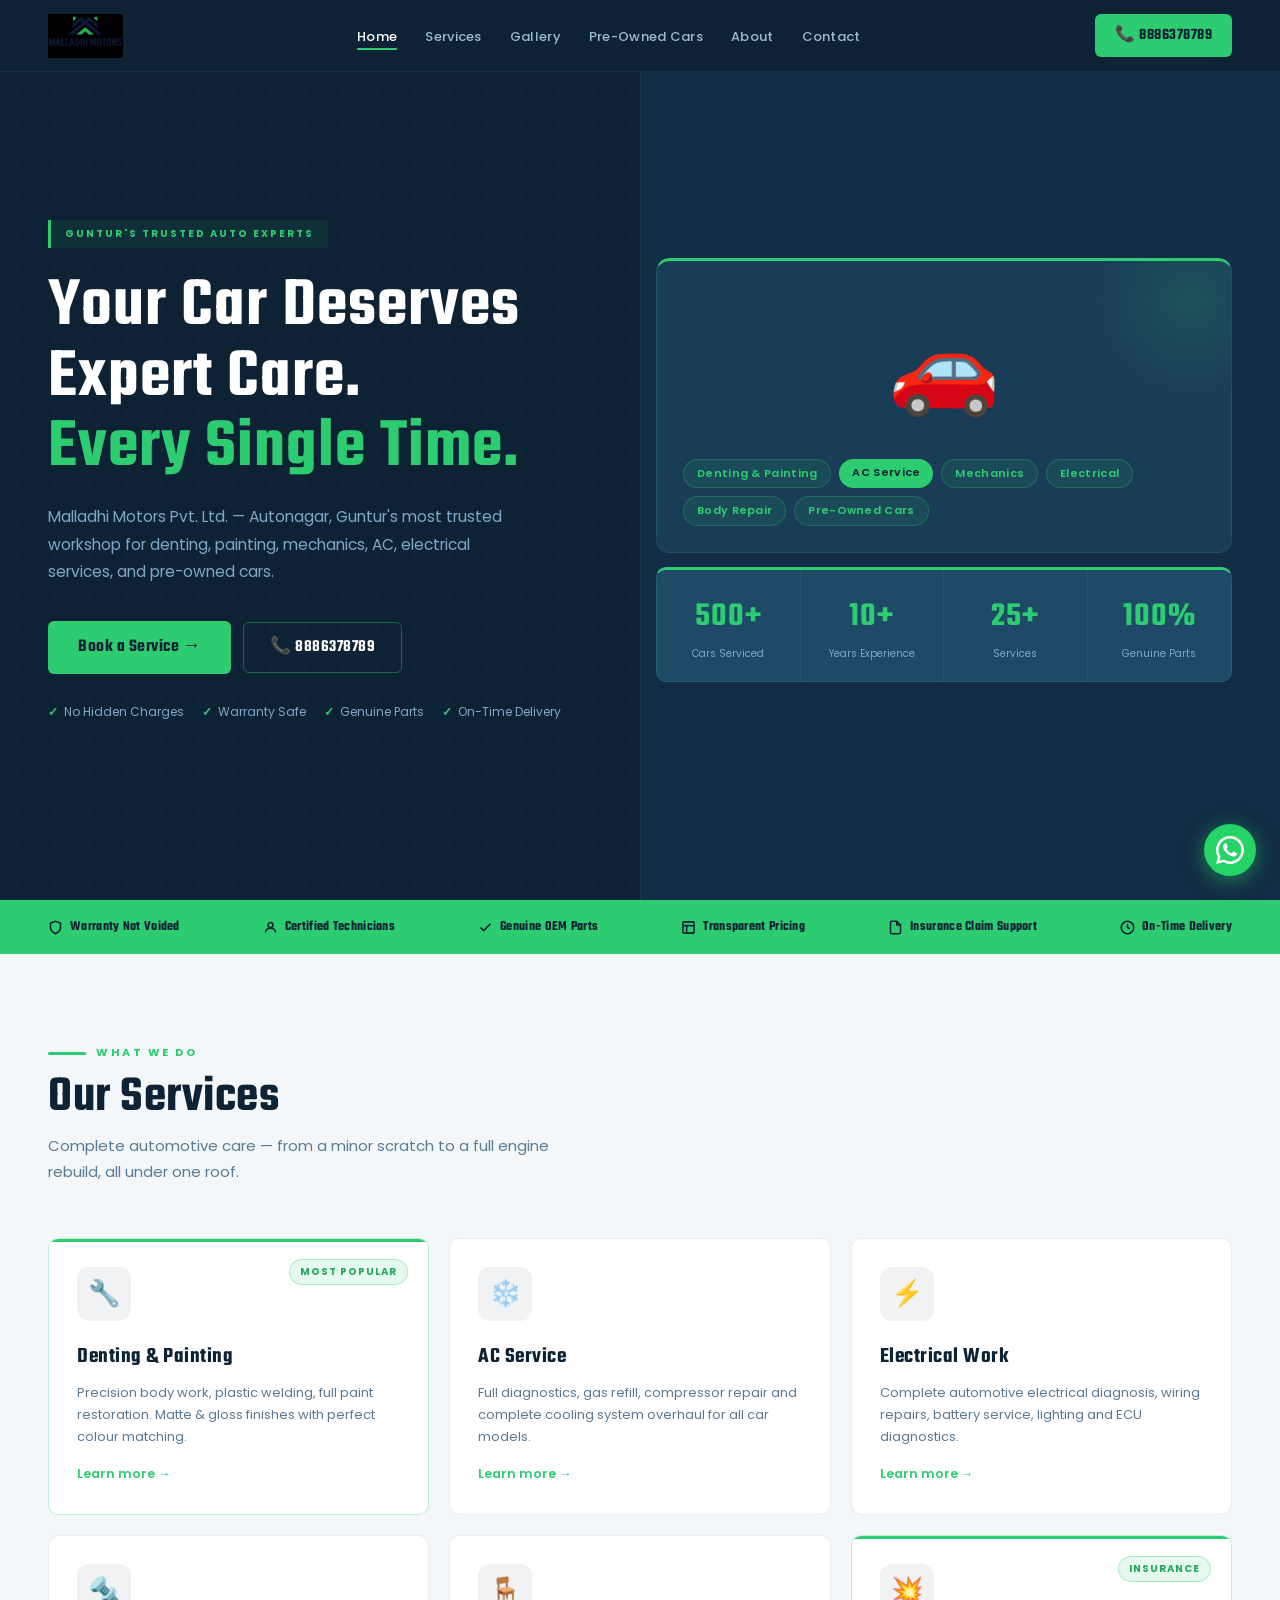
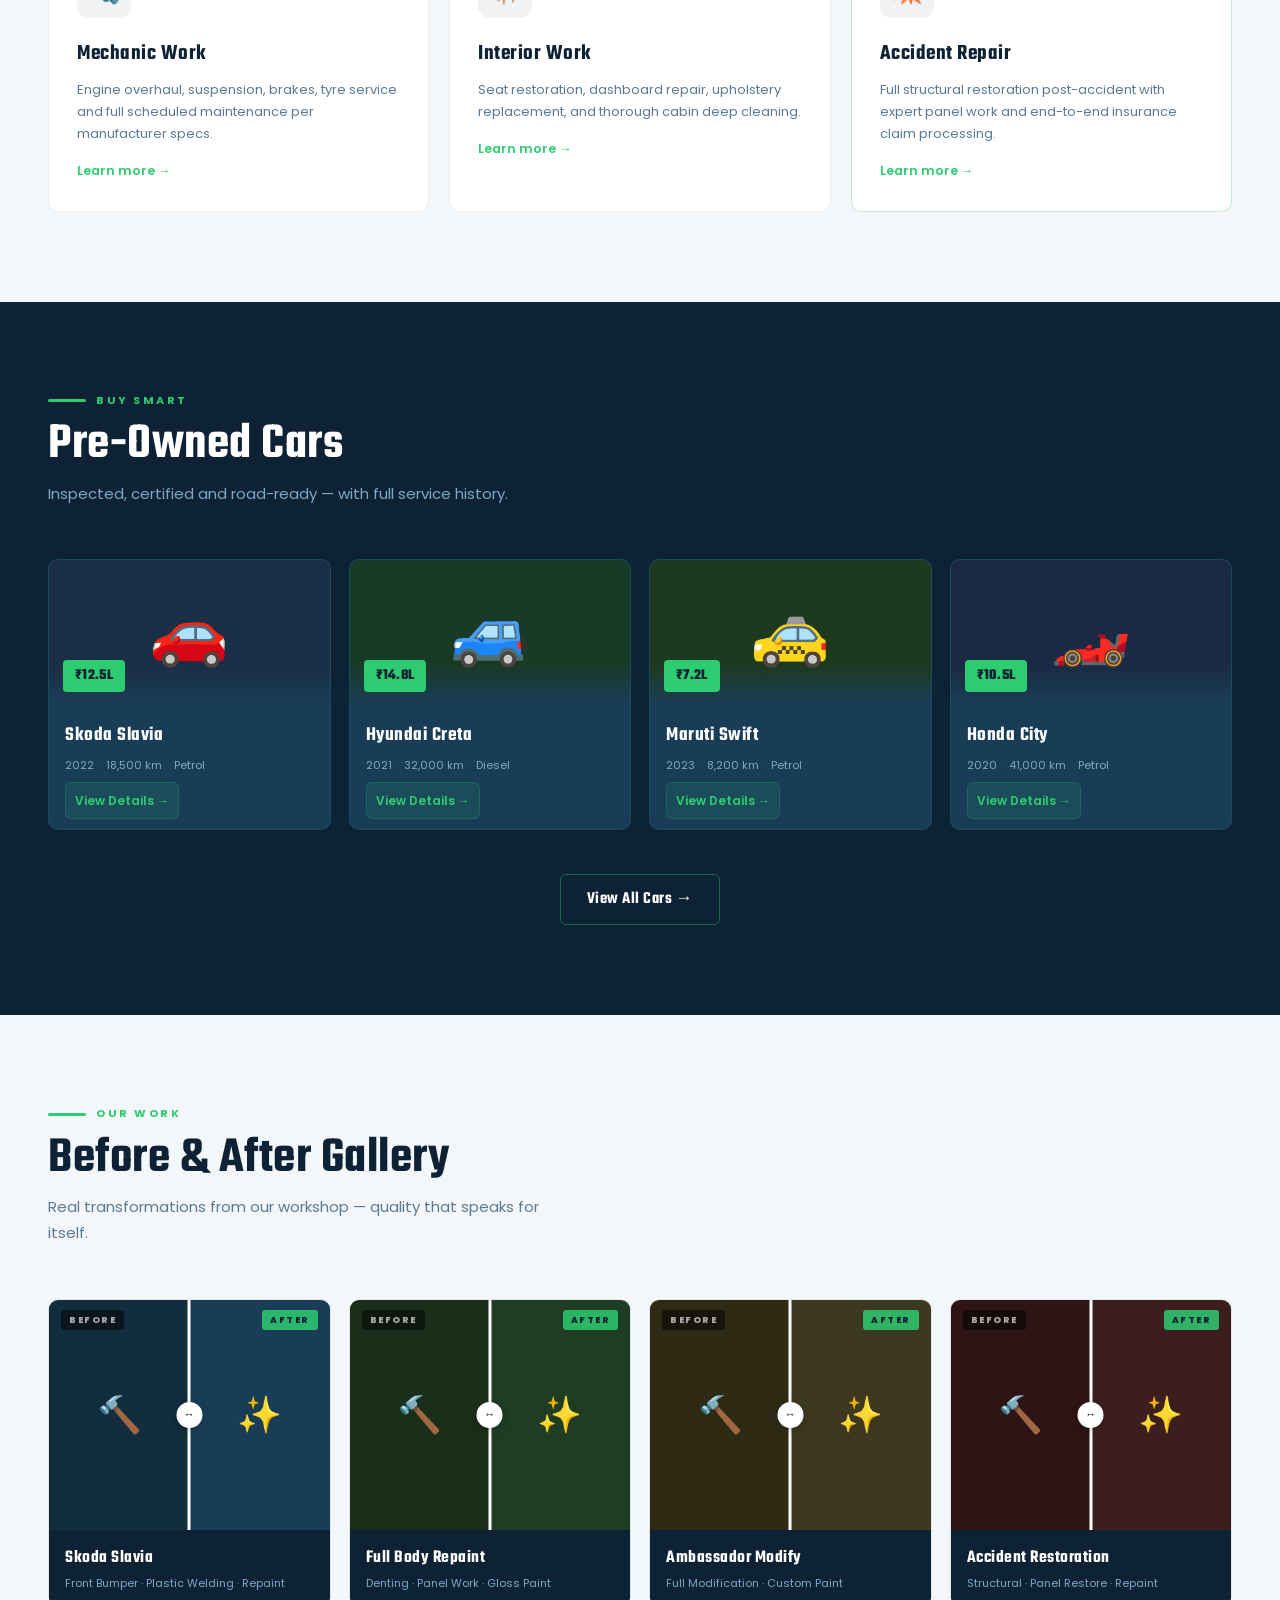
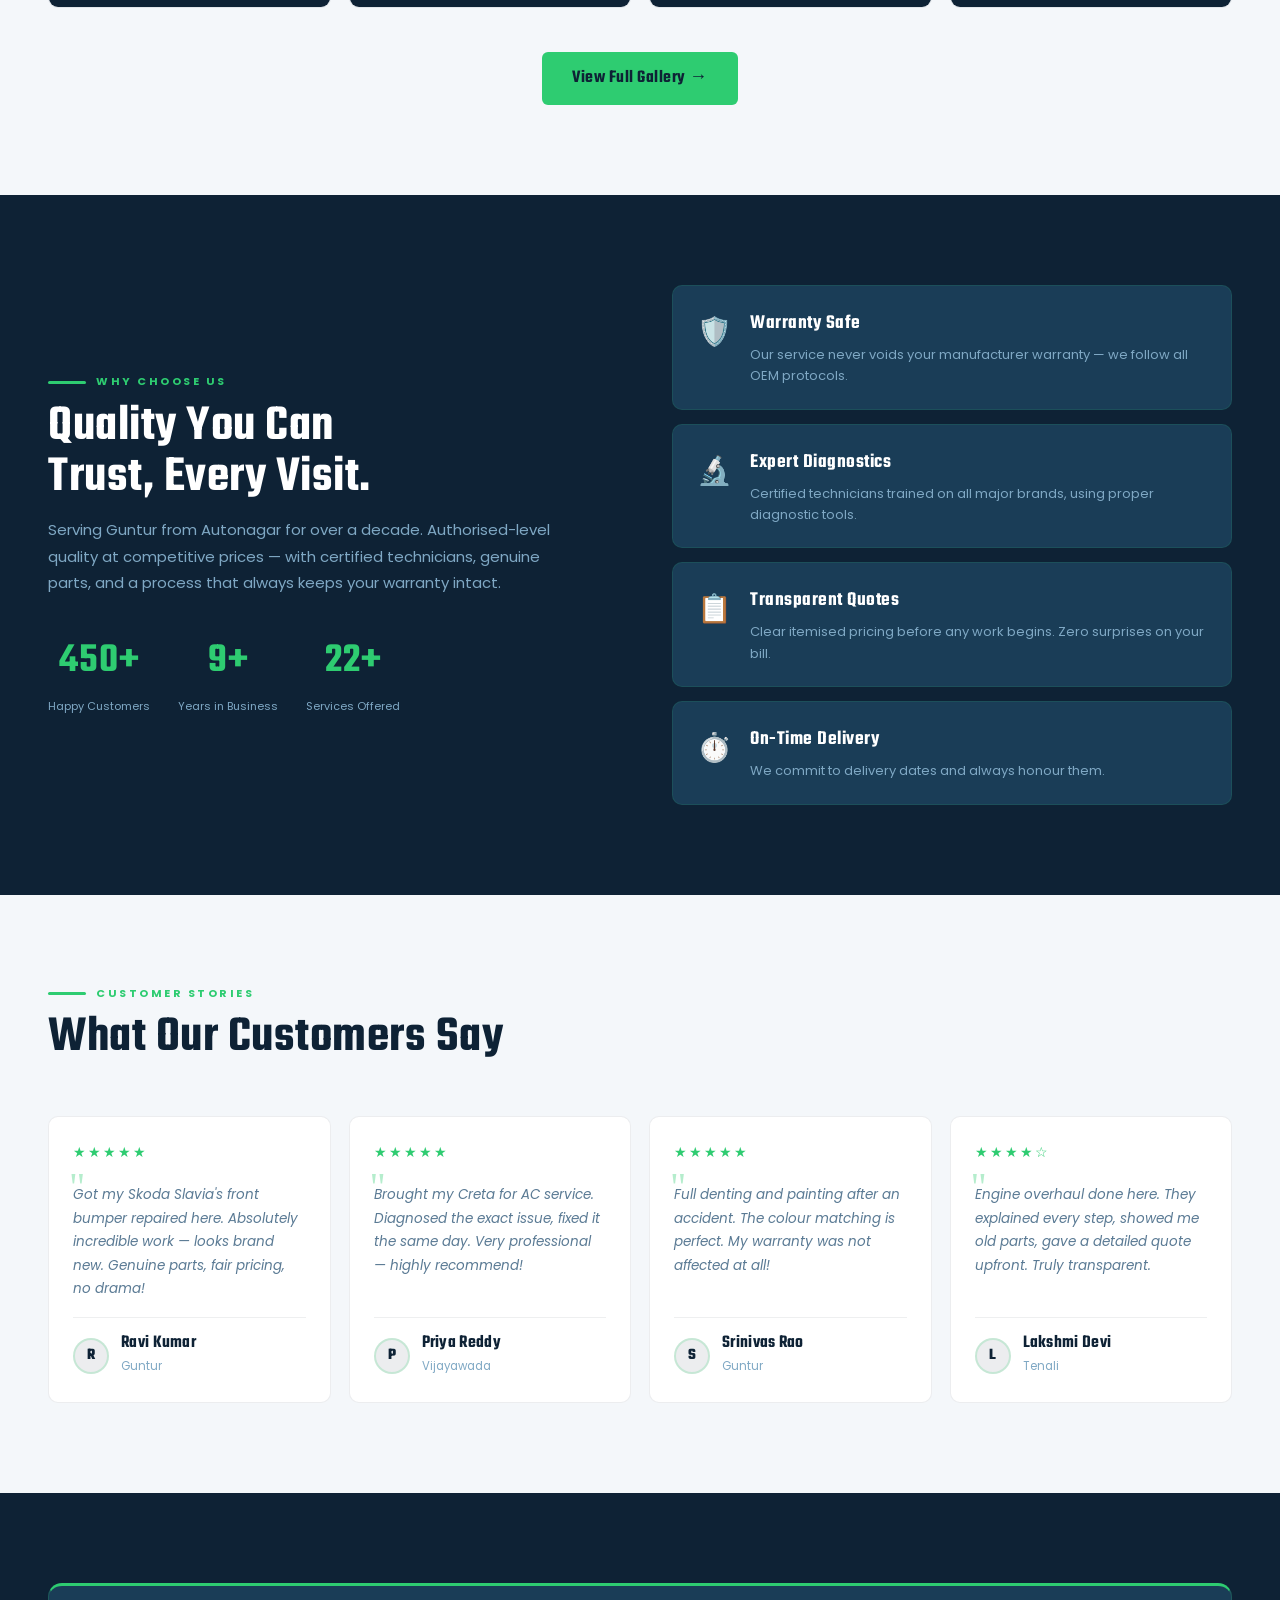
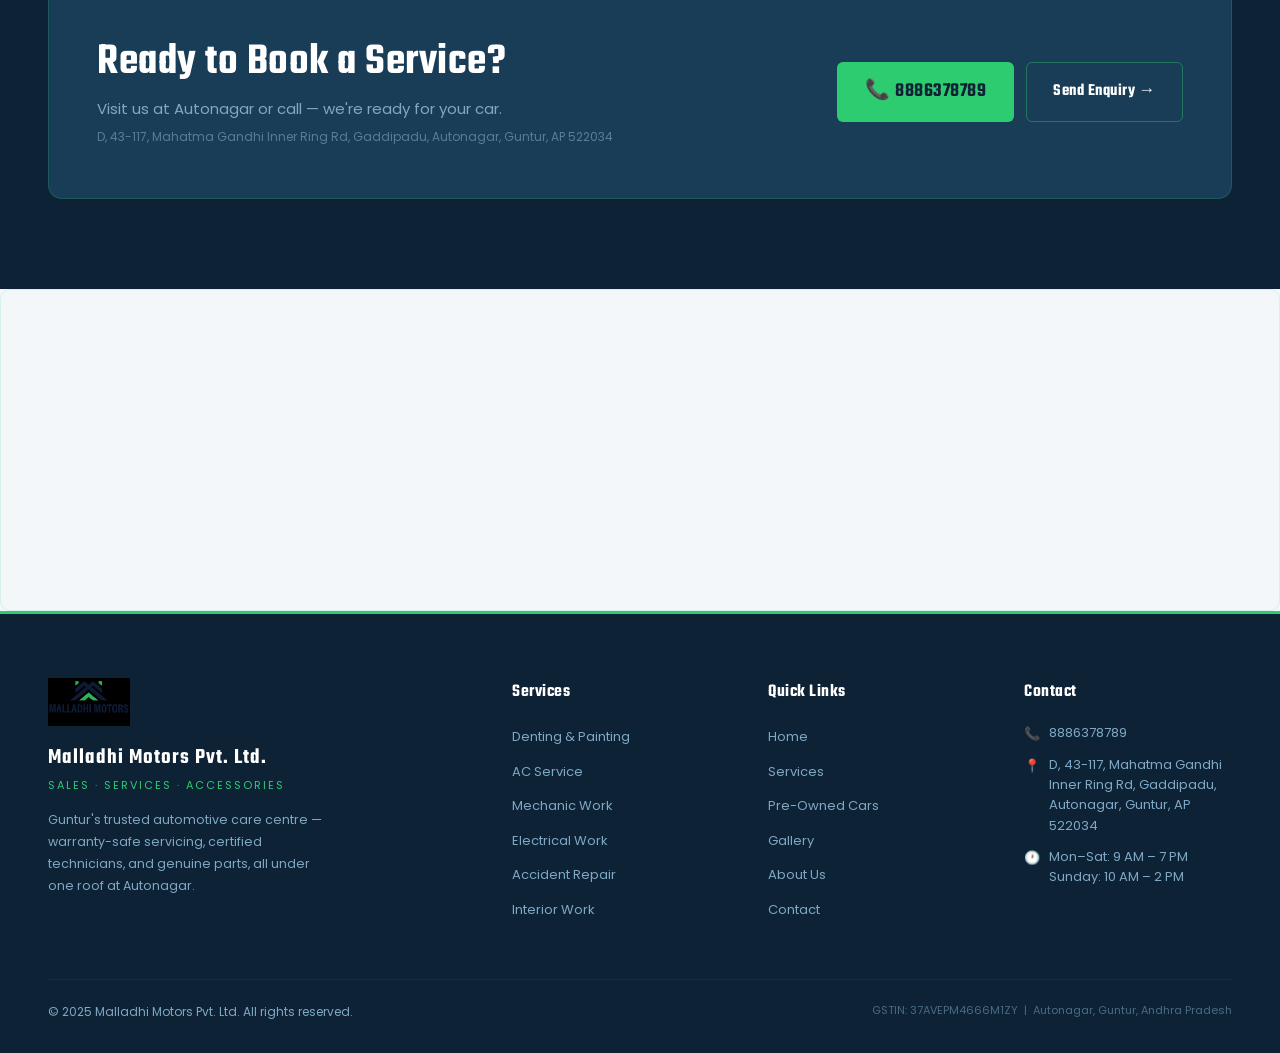
==== index.html @ dfbfe882 "Add files via upload" ====
<!DOCTYPE html>
<html lang="en">
<head>
  <meta charset="UTF-8"/>
  <meta name="viewport" content="width=device-width,initial-scale=1.0"/>
  <title>Malladhi Motors Pvt. Ltd. | Sales · Services · Accessories — Guntur</title>
  <meta name="description" content="Malladhi Motors Pvt. Ltd. — Guntur's most trusted automotive workshop in Autonagar. Denting, painting, AC, mechanics, electrical, pre-owned cars. Call 8886378789."/>
  <meta name="keywords" content="car service Guntur, denting painting Guntur, AC service Guntur, pre-owned cars Guntur, Malladhi Motors, Autonagar workshop"/>
  <meta property="og:title" content="Malladhi Motors Pvt. Ltd."/>
  <meta property="og:description" content="Guntur's most trusted automotive care — Sales, Services & Accessories."/>
  <meta property="og:type" content="website"/>
  <meta property="og:url" content="https://www.malladhimotors.com"/>
  <link rel="canonical" href="https://www.malladhimotors.com"/>
  <link rel="preconnect" href="https://fonts.googleapis.com"/>
  <link rel="preconnect" href="https://fonts.gstatic.com" crossorigin/>
  <link href="https://fonts.googleapis.com/css2?family=Teko:wght@400;500;600;700&family=Poppins:wght@300;400;500;600&display=swap" rel="stylesheet"/>
  <link rel="stylesheet" href="style.css"/>
  <style>
    /* ── HOME-ONLY STYLES ── */
    .hero {
      min-height:100vh; background:var(--navy);
      display:grid; grid-template-columns:1fr 1fr;
      align-items:center; padding:100px 48px 60px;
      position:relative; overflow:hidden; gap:32px;
    }
    .hero::before {
      content:''; position:absolute; inset:0;
      background-image:radial-gradient(circle,rgba(46,204,113,.1) 1.5px,transparent 1.5px);
      background-size:36px 36px; pointer-events:none;
    }
    .hero::after {
      content:''; position:absolute; top:0; right:0; bottom:0; width:50%;
      background:var(--navy-mid); border-left:1px solid rgba(46,204,113,.1); pointer-events:none;
    }
    .hero-left { position:relative; z-index:2; }
    .hero-badge {
      display:inline-flex; align-items:center; gap:8px;
      border-left:3px solid var(--green); background:rgba(46,204,113,.08);
      padding:6px 14px; border-radius:0 4px 4px 0;
      font-size:10px; font-weight:700; letter-spacing:2px; color:var(--green); text-transform:uppercase;
      margin-bottom:24px; animation:fadeIn .5s ease both;
    }
    .hero-headline {
      font-family:var(--font-display); font-size:clamp(54px,5.5vw,80px);
      font-weight:600; line-height:1.0; letter-spacing:1px; color:var(--white);
      animation:fadeUp .7s .1s var(--ease-out) both;
    }
    .hero-headline .green { color:var(--green); }
    .hero-sub { margin-top:20px; font-size:15.5px; line-height:1.75; color:var(--muted); max-width:480px; animation:fadeUp .7s .2s var(--ease-out) both; }
    .hero-actions { display:flex; align-items:center; flex-wrap:wrap; gap:12px; margin-top:36px; animation:fadeUp .7s .3s var(--ease-out) both; }
    .hero-trust { display:flex; align-items:center; gap:18px; flex-wrap:wrap; margin-top:28px; animation:fadeUp .7s .4s var(--ease-out) both; }
    .hero-trust-item { display:flex; align-items:center; gap:6px; font-size:12px; color:var(--muted); }
    .hero-trust-item .chk { color:var(--green); font-weight:700; }
    .hero-right { position:relative; z-index:2; display:flex; flex-direction:column; gap:14px; animation:fadeIn .8s .3s ease both; }
    .hero-visual {
      background:var(--navy-card); border:1px solid rgba(46,204,113,.15);
      border-top:3px solid var(--green); border-radius:14px; padding:26px; position:relative; overflow:hidden;
    }
    .hero-visual::before {
      content:''; position:absolute; top:-60px; right:-60px;
      width:200px; height:200px;
      background:radial-gradient(circle,rgba(46,204,113,.15) 0%,transparent 70%);
      border-radius:50%; pointer-events:none;
    }
    .hero-car { font-size:90px; text-align:center; display:block; animation:float 4s ease-in-out infinite; margin:8px 0 20px; }
    .hero-tags { display:flex; flex-wrap:wrap; gap:8px; }
    .hero-tag { font-size:11px; font-weight:600; letter-spacing:.3px; padding:5px 13px; border-radius:20px; cursor:default; }
    .hero-tag.on  { background:var(--green); color:var(--navy); }
    .hero-tag.off { background:rgba(46,204,113,.1); color:var(--green); border:1px solid rgba(46,204,113,.25); }
    @media(max-width:900px){
      .hero { grid-template-columns:1fr; padding:90px 20px 60px; }
      .hero::after { display:none; }
    }
  </style>
  <!-- Google Analytics placeholder — replace UA-XXXXXXXX -->
  <!-- <script async src="https://www.googletagmanager.com/gtag/js?id=G-XXXXXXXXXX"></script>
  <script>window.dataLayer=window.dataLayer||[];function gtag(){dataLayer.push(arguments);}gtag('js',new Date());gtag('config','G-XXXXXXXXXX');</script> -->
</head>
<body>

<!-- NAV -->
<nav class="nav" id="nav">
  <a href="index.html" class="nav-logo">
    <img src="[data-uri]" alt="Malladhi Motors Logo" height="44"/>
  </a>
  <ul class="nav-links">
    <li><a href="index.html" class="active">Home</a></li>
    <li><a href="services.html">Services</a></li>
    <li><a href="gallery.html">Gallery</a></li>
    <li><a href="cars.html">Pre-Owned Cars</a></li>
    <li><a href="about.html">About</a></li>
    <li><a href="contact.html">Contact</a></li>
  </ul>
  <a href="tel:8886378789" class="nav-cta">📞 8886378789</a>
  <div class="hamburger" id="hamburger"><span></span><span></span><span></span></div>
</nav>
<div class="mobile-nav" id="mobileNav">
  <a href="index.html" class="active">Home</a>
  <a href="services.html">Services</a>
  <a href="gallery.html">Gallery</a>
  <a href="cars.html">Pre-Owned Cars</a>
  <a href="about.html">About</a>
  <a href="contact.html">Contact</a>
  <a href="tel:8886378789" class="m-cta">📞 Call: 8886378789</a>
</div>

<!-- HERO -->
<section class="hero" id="home">
  <div class="hero-left">
    <div class="hero-badge">Guntur's Trusted Auto Experts</div>
    <h1 class="hero-headline">Your Car Deserves<br>Expert Care.<br><span class="green">Every Single Time.</span></h1>
    <p class="hero-sub">Malladhi Motors Pvt. Ltd. — Autonagar, Guntur's most trusted workshop for denting, painting, mechanics, AC, electrical services, and pre-owned cars.</p>
    <div class="hero-actions">
      <a href="contact.html" class="btn btn-primary">Book a Service &rarr;</a>
      <a href="tel:8886378789" class="btn btn-outline">📞 8886378789</a>
    </div>
    <div class="hero-trust">
      <span class="hero-trust-item"><span class="chk">✓</span> No Hidden Charges</span>
      <span class="hero-trust-item"><span class="chk">✓</span> Warranty Safe</span>
      <span class="hero-trust-item"><span class="chk">✓</span> Genuine Parts</span>
      <span class="hero-trust-item"><span class="chk">✓</span> On-Time Delivery</span>
    </div>
  </div>
  <div class="hero-right">
    <div class="hero-visual">
      <span class="hero-car">🚗</span>
      <div class="hero-tags">
        <span class="hero-tag on" id="htag0">Denting &amp; Painting</span>
        <span class="hero-tag off" id="htag1">AC Service</span>
        <span class="hero-tag off" id="htag2">Mechanics</span>
        <span class="hero-tag off" id="htag3">Electrical</span>
        <span class="hero-tag off" id="htag4">Body Repair</span>
        <span class="hero-tag off" id="htag5">Pre-Owned Cars</span>
      </div>
    </div>
    <div class="stats-card">
      <div class="stat-item"><span class="stat-val" data-target="500" data-suffix="+">0+</span><span class="stat-lbl">Cars Serviced</span></div>
      <div class="stat-item"><span class="stat-val" data-target="10" data-suffix="+">0+</span><span class="stat-lbl">Years Experience</span></div>
      <div class="stat-item"><span class="stat-val" data-target="25" data-suffix="+">0+</span><span class="stat-lbl">Services</span></div>
      <div class="stat-item"><span class="stat-val">100%</span><span class="stat-lbl">Genuine Parts</span></div>
    </div>
  </div>
</section>

<!-- TRUST STRIP -->
<div class="trust-strip">
  <span class="trust-item"><svg viewBox="0 0 24 24" fill="none" stroke="currentColor" stroke-width="2.5"><path d="M12 22s8-4 8-10V5l-8-3-8 3v7c0 6 8 10 8 10z"/></svg>Warranty Not Voided</span>
  <span class="trust-item"><svg viewBox="0 0 24 24" fill="none" stroke="currentColor" stroke-width="2.5"><circle cx="12" cy="8" r="4"/><path d="M4 20c0-4 3.6-7 8-7s8 3 8 7"/></svg>Certified Technicians</span>
  <span class="trust-item"><svg viewBox="0 0 24 24" fill="none" stroke="currentColor" stroke-width="2.5"><polyline points="20 6 9 17 4 12"/></svg>Genuine OEM Parts</span>
  <span class="trust-item"><svg viewBox="0 0 24 24" fill="none" stroke="currentColor" stroke-width="2.5"><rect x="3" y="3" width="18" height="18" rx="2"/><line x1="3" y1="9" x2="21" y2="9"/><line x1="9" y1="21" x2="9" y2="9"/></svg>Transparent Pricing</span>
  <span class="trust-item"><svg viewBox="0 0 24 24" fill="none" stroke="currentColor" stroke-width="2.5"><path d="M14 2H6a2 2 0 0 0-2 2v16a2 2 0 0 0 2 2h12a2 2 0 0 0 2-2V8z"/><polyline points="14 2 14 8 20 8"/></svg>Insurance Claim Support</span>
  <span class="trust-item"><svg viewBox="0 0 24 24" fill="none" stroke="currentColor" stroke-width="2.5"><circle cx="12" cy="12" r="10"/><polyline points="12 6 12 12 16 14"/></svg>On-Time Delivery</span>
</div>

<!-- SERVICES PREVIEW -->
<section class="section light" id="services">
  <div class="section-head reveal">
    <div class="section-eyebrow"><span>What We Do</span></div>
    <h2 class="section-title dark">Our Services</h2>
    <p class="section-sub dark">Complete automotive care — from a minor scratch to a full engine rebuild, all under one roof.</p>
  </div>
  <div class="services-grid">
    <div class="service-card featured reveal d1">
      <span class="service-badge">Most Popular</span>
      <div class="service-icon">🔧</div>
      <div class="service-title">Denting &amp; Painting</div>
      <p class="service-desc">Precision body work, plastic welding, full paint restoration. Matte &amp; gloss finishes with perfect colour matching.</p>
      <a href="services.html#denting" class="service-link">Learn more &rarr;</a>
    </div>
    <div class="service-card reveal d2">
      <div class="service-icon">❄️</div>
      <div class="service-title">AC Service</div>
      <p class="service-desc">Full diagnostics, gas refill, compressor repair and complete cooling system overhaul for all car models.</p>
      <a href="services.html#ac" class="service-link">Learn more &rarr;</a>
    </div>
    <div class="service-card reveal d3">
      <div class="service-icon">⚡</div>
      <div class="service-title">Electrical Work</div>
      <p class="service-desc">Complete automotive electrical diagnosis, wiring repairs, battery service, lighting and ECU diagnostics.</p>
      <a href="services.html#electrical" class="service-link">Learn more &rarr;</a>
    </div>
    <div class="service-card reveal d1">
      <div class="service-icon">🔩</div>
      <div class="service-title">Mechanic Work</div>
      <p class="service-desc">Engine overhaul, suspension, brakes, tyre service and full scheduled maintenance per manufacturer specs.</p>
      <a href="services.html#mechanic" class="service-link">Learn more &rarr;</a>
    </div>
    <div class="service-card reveal d2">
      <div class="service-icon">🪑</div>
      <div class="service-title">Interior Work</div>
      <p class="service-desc">Seat restoration, dashboard repair, upholstery replacement, and thorough cabin deep cleaning.</p>
      <a href="services.html#interior" class="service-link">Learn more &rarr;</a>
    </div>
    <div class="service-card featured reveal d3">
      <span class="service-badge">Insurance</span>
      <div class="service-icon">💥</div>
      <div class="service-title">Accident Repair</div>
      <p class="service-desc">Full structural restoration post-accident with expert panel work and end-to-end insurance claim processing.</p>
      <a href="services.html#accident" class="service-link">Learn more &rarr;</a>
    </div>
  </div>
</section>

<!-- PRE-OWNED CARS PREVIEW -->
<section class="section dark" id="cars">
  <div class="section-head reveal">
    <div class="section-eyebrow"><span>Buy Smart</span></div>
    <h2 class="section-title light">Pre-Owned Cars</h2>
    <p class="section-sub light">Inspected, certified and road-ready — with full service history.</p>
  </div>
  <div class="cars-grid">
    <div class="car-card reveal d1">
      <div class="car-img" style="background:#1A2E45;">🚗<div class="car-price-badge">₹12.5L</div></div>
      <div class="car-body"><div class="car-name">Skoda Slavia</div><div class="car-meta"><span>2022</span><span>18,500 km</span><span>Petrol</span></div><a href="cars.html" class="car-btn">View Details &rarr;</a></div>
    </div>
    <div class="car-card reveal d2">
      <div class="car-img" style="background:#1A3A28;">🚙<div class="car-price-badge">₹14.8L</div></div>
      <div class="car-body"><div class="car-name">Hyundai Creta</div><div class="car-meta"><span>2021</span><span>32,000 km</span><span>Diesel</span></div><a href="cars.html" class="car-btn">View Details &rarr;</a></div>
    </div>
    <div class="car-card reveal d3">
      <div class="car-img" style="background:#1E3A1E;">🚕<div class="car-price-badge">₹7.2L</div></div>
      <div class="car-body"><div class="car-name">Maruti Swift</div><div class="car-meta"><span>2023</span><span>8,200 km</span><span>Petrol</span></div><a href="cars.html" class="car-btn">View Details &rarr;</a></div>
    </div>
    <div class="car-card reveal d4">
      <div class="car-img" style="background:#1A2A42;">🏎️<div class="car-price-badge">₹10.5L</div></div>
      <div class="car-body"><div class="car-name">Honda City</div><div class="car-meta"><span>2020</span><span>41,000 km</span><span>Petrol</span></div><a href="cars.html" class="car-btn">View Details &rarr;</a></div>
    </div>
  </div>
  <div style="text-align:center;margin-top:44px;" class="reveal">
    <a href="cars.html" class="btn btn-outline">View All Cars &rarr;</a>
  </div>
</section>

<!-- GALLERY PREVIEW -->
<section class="section light" id="gallery">
  <div class="section-head reveal">
    <div class="section-eyebrow"><span>Our Work</span></div>
    <h2 class="section-title dark">Before &amp; After Gallery</h2>
    <p class="section-sub dark">Real transformations from our workshop — quality that speaks for itself.</p>
  </div>
  <div class="gallery-grid">
    <div class="gallery-card reveal d1">
      <div class="gallery-split"><div class="gallery-before" style="background:#122D3D;">🔨</div><div class="gallery-after" style="background:#1A3D57;">✨</div><div class="gallery-divider"><div class="gallery-divider-dot">↔</div></div><div class="gallery-labels"><span class="gallery-label before">Before</span><span class="gallery-label after">After</span></div></div>
      <div class="gallery-footer"><div class="gallery-title">Skoda Slavia</div><div class="gallery-sub">Front Bumper · Plastic Welding · Repaint</div></div>
    </div>
    <div class="gallery-card reveal d2">
      <div class="gallery-split"><div class="gallery-before" style="background:#1A2E1A;">🔨</div><div class="gallery-after" style="background:#1E3D24;">✨</div><div class="gallery-divider"><div class="gallery-divider-dot">↔</div></div><div class="gallery-labels"><span class="gallery-label before">Before</span><span class="gallery-label after">After</span></div></div>
      <div class="gallery-footer"><div class="gallery-title">Full Body Repaint</div><div class="gallery-sub">Denting · Panel Work · Gloss Paint</div></div>
    </div>
    <div class="gallery-card reveal d3">
      <div class="gallery-split"><div class="gallery-before" style="background:#2E2A14;">🔨</div><div class="gallery-after" style="background:#3D3820;">✨</div><div class="gallery-divider"><div class="gallery-divider-dot">↔</div></div><div class="gallery-labels"><span class="gallery-label before">Before</span><span class="gallery-label after">After</span></div></div>
      <div class="gallery-footer"><div class="gallery-title">Ambassador Modify</div><div class="gallery-sub">Full Modification · Custom Paint</div></div>
    </div>
    <div class="gallery-card reveal d4">
      <div class="gallery-split"><div class="gallery-before" style="background:#2E1414;">🔨</div><div class="gallery-after" style="background:#3D1E1E;">✨</div><div class="gallery-divider"><div class="gallery-divider-dot">↔</div></div><div class="gallery-labels"><span class="gallery-label before">Before</span><span class="gallery-label after">After</span></div></div>
      <div class="gallery-footer"><div class="gallery-title">Accident Restoration</div><div class="gallery-sub">Structural · Panel Restore · Repaint</div></div>
    </div>
  </div>
  <div style="text-align:center;margin-top:44px;" class="reveal"><a href="gallery.html" class="btn btn-primary">View Full Gallery &rarr;</a></div>
</section>

<!-- WHY US -->
<section class="section dark">
  <div style="display:grid;grid-template-columns:1fr 1fr;gap:64px;align-items:center;" class="why-grid-wrap">
    <div class="reveal">
      <div class="section-eyebrow"><span>Why Choose Us</span></div>
      <h2 class="section-title light">Quality You Can<br>Trust, Every Visit.</h2>
      <p class="section-sub light" style="margin-top:14px;">Serving Guntur from Autonagar for over a decade. Authorised-level quality at competitive prices — with certified technicians, genuine parts, and a process that always keeps your warranty intact.</p>
      <div style="display:flex;gap:28px;flex-wrap:wrap;margin-top:32px;">
        <div style="text-align:center;"><div style="font-family:var(--font-display);font-size:42px;font-weight:600;letter-spacing:1px;color:var(--green);" data-target="500" data-suffix="+">0+</div><div style="font-size:11px;color:var(--muted);margin-top:3px;">Happy Customers</div></div>
        <div style="text-align:center;"><div style="font-family:var(--font-display);font-size:42px;font-weight:600;letter-spacing:1px;color:var(--green);" data-target="10" data-suffix="+">0+</div><div style="font-size:11px;color:var(--muted);margin-top:3px;">Years in Business</div></div>
        <div style="text-align:center;"><div style="font-family:var(--font-display);font-size:42px;font-weight:600;letter-spacing:1px;color:var(--green);" data-target="25" data-suffix="+">0+</div><div style="font-size:11px;color:var(--muted);margin-top:3px;">Services Offered</div></div>
      </div>
    </div>
    <div style="display:grid;gap:14px;">
      <div class="why-card reveal d1"><div class="why-icon">🛡️</div><div><div class="why-title">Warranty Safe</div><div class="why-desc">Our service never voids your manufacturer warranty — we follow all OEM protocols.</div></div></div>
      <div class="why-card reveal d2"><div class="why-icon">🔬</div><div><div class="why-title">Expert Diagnostics</div><div class="why-desc">Certified technicians trained on all major brands, using proper diagnostic tools.</div></div></div>
      <div class="why-card reveal d3"><div class="why-icon">📋</div><div><div class="why-title">Transparent Quotes</div><div class="why-desc">Clear itemised pricing before any work begins. Zero surprises on your bill.</div></div></div>
      <div class="why-card reveal d4"><div class="why-icon">⏱️</div><div><div class="why-title">On-Time Delivery</div><div class="why-desc">We commit to delivery dates and always honour them.</div></div></div>
    </div>
  </div>
  <style>.why-grid-wrap{} @media(max-width:900px){.why-grid-wrap{grid-template-columns:1fr!important;gap:36px!important;}}</style>
</section>

<!-- TESTIMONIALS -->
<section class="section light">
  <div class="section-head reveal">
    <div class="section-eyebrow"><span>Customer Stories</span></div>
    <h2 class="section-title dark">What Our Customers Say</h2>
  </div>
  <div class="reviews-grid">
    <div class="review-card reveal d1"><div class="review-stars">★★★★★</div><p class="review-quote">Got my Skoda Slavia's front bumper repaired here. Absolutely incredible work — looks brand new. Genuine parts, fair pricing, no drama!</p><hr class="review-divider"><div class="review-author"><div class="review-avatar">R</div><div><span class="review-name">Ravi Kumar</span><span class="review-loc">Guntur</span></div></div></div>
    <div class="review-card reveal d2"><div class="review-stars">★★★★★</div><p class="review-quote">Brought my Creta for AC service. Diagnosed the exact issue, fixed it the same day. Very professional — highly recommend!</p><hr class="review-divider"><div class="review-author"><div class="review-avatar">P</div><div><span class="review-name">Priya Reddy</span><span class="review-loc">Vijayawada</span></div></div></div>
    <div class="review-card reveal d3"><div class="review-stars">★★★★★</div><p class="review-quote">Full denting and painting after an accident. The colour matching is perfect. My warranty was not affected at all!</p><hr class="review-divider"><div class="review-author"><div class="review-avatar">S</div><div><span class="review-name">Srinivas Rao</span><span class="review-loc">Guntur</span></div></div></div>
    <div class="review-card reveal d4"><div class="review-stars">★★★★☆</div><p class="review-quote">Engine overhaul done here. They explained every step, showed me old parts, gave a detailed quote upfront. Truly transparent.</p><hr class="review-divider"><div class="review-author"><div class="review-avatar">L</div><div><span class="review-name">Lakshmi Devi</span><span class="review-loc">Tenali</span></div></div></div>
  </div>
</section>

<!-- CTA + CONTACT SNIPPET -->
<section class="section dark" id="contact-cta">
  <div style="background:var(--navy-card);border-radius:14px;border:1px solid rgba(46,204,113,.2);border-top:3px solid var(--green);padding:52px 48px;display:flex;align-items:center;justify-content:space-between;gap:32px;flex-wrap:wrap;" class="reveal">
    <div>
      <h2 style="font-family:var(--font-display);font-size:clamp(34px,3.5vw,48px);font-weight:600;letter-spacing:.5px;color:var(--white);line-height:1.1;">Ready to Book a Service?</h2>
      <p style="font-size:15px;color:var(--muted);margin-top:10px;">Visit us at Autonagar or call — we're ready for your car.</p>
      <p style="font-size:12px;color:rgba(127,168,196,.6);margin-top:6px;">D, 43-117, Mahatma Gandhi Inner Ring Rd, Gaddipadu, Autonagar, Guntur, AP 522034</p>
    </div>
    <div style="display:flex;gap:12px;flex-wrap:wrap;flex-shrink:0;">
      <a href="tel:8886378789" class="btn btn-primary" style="font-size:20px;padding:14px 28px;">📞 8886378789</a>
      <a href="contact.html" class="btn btn-outline">Send Enquiry &rarr;</a>
    </div>
  </div>
</section>

<!-- MAP -->
<div style="padding:0;overflow:hidden;" class="map-wrap">
  <iframe src="https://www.google.com/maps/embed?pb=!1m18!1m12!1m3!1d3827.2!2d80.4723212!3d16.319596!2m3!1f0!2f0!3f0!3m2!1i1024!2i768!4f13.1!3m3!1m2!1s0x0%3A0x0!2zMTbCsDE5JzEwLjUiTiA4MMKwMjgnMjAuNCJF!5e0!3m2!1sen!2sin!4v1700000000000" allowfullscreen loading="lazy" referrerpolicy="no-referrer-when-downgrade" title="Malladhi Motors Location" style="border-radius:0;"></iframe>
</div>

<!-- FOOTER -->
<footer class="footer">
  <div class="footer-grid">
    <div>
      <div class="footer-logo"><img src="[data-uri]" alt="Malladhi Motors" height="48"/></div>
      <span class="footer-name">Malladhi Motors Pvt. Ltd.</span>
      <span class="footer-tagline">Sales · Services · Accessories</span>
      <p class="footer-desc">Guntur's trusted automotive care centre — warranty-safe servicing, certified technicians, and genuine parts, all under one roof at Autonagar.</p>
    </div>
    <div>
      <div class="footer-col-title">Services</div>
      <ul class="footer-links">
        <li><a href="services.html#denting">Denting &amp; Painting</a></li>
        <li><a href="services.html#ac">AC Service</a></li>
        <li><a href="services.html#mechanic">Mechanic Work</a></li>
        <li><a href="services.html#electrical">Electrical Work</a></li>
        <li><a href="services.html#accident">Accident Repair</a></li>
        <li><a href="services.html#interior">Interior Work</a></li>
      </ul>
    </div>
    <div>
      <div class="footer-col-title">Quick Links</div>
      <ul class="footer-links">
        <li><a href="index.html">Home</a></li>
        <li><a href="services.html">Services</a></li>
        <li><a href="cars.html">Pre-Owned Cars</a></li>
        <li><a href="gallery.html">Gallery</a></li>
        <li><a href="about.html">About Us</a></li>
        <li><a href="contact.html">Contact</a></li>
      </ul>
    </div>
    <div>
      <div class="footer-col-title">Contact</div>
      <div class="footer-contact-item"><span class="icon">📞</span><span><a href="tel:8886378789">8886378789</a></span></div>
      <div class="footer-contact-item"><span class="icon">📍</span><span>D, 43-117, Mahatma Gandhi Inner Ring Rd, Gaddipadu, Autonagar, Guntur, AP 522034</span></div>
      <div class="footer-contact-item"><span class="icon">🕐</span><span>Mon–Sat: 9 AM – 7 PM<br>Sunday: 10 AM – 2 PM</span></div>
    </div>
  </div>
  <div class="footer-bottom">
    <span>© 2025 Malladhi Motors Pvt. Ltd. All rights reserved.</span>
    <span class="footer-gstin">GSTIN: 37AVEPM4666M1ZY &nbsp;|&nbsp; Autonagar, Guntur, Andhra Pradesh</span>
  </div>
</footer>

<!-- WHATSAPP FLOAT -->
<a href="https://wa.me/918886378789?text=Hi%20Malladhi%20Motors%2C%20I%20want%20to%20book%20a%20service." class="wa-btn" target="_blank" rel="noopener" aria-label="Chat on WhatsApp">
  <svg viewBox="0 0 24 24" fill="currentColor"><path d="M17.472 14.382c-.297-.149-1.758-.867-2.03-.967-.273-.099-.471-.148-.67.15-.197.297-.767.966-.94 1.164-.173.199-.347.223-.644.075-.297-.15-1.255-.463-2.39-1.475-.883-.788-1.48-1.761-1.653-2.059-.173-.297-.018-.458.13-.606.134-.133.298-.347.446-.52.149-.174.198-.298.298-.497.099-.198.05-.371-.025-.52-.075-.149-.669-1.612-.916-2.207-.242-.579-.487-.5-.669-.51-.173-.008-.371-.01-.57-.01-.198 0-.52.074-.792.372-.272.297-1.04 1.016-1.04 2.479 0 1.462 1.065 2.875 1.213 3.074.149.198 2.096 3.2 5.077 4.487.709.306 1.262.489 1.694.625.712.227 1.36.195 1.871.118.571-.085 1.758-.719 2.006-1.413.248-.694.248-1.289.173-1.413-.074-.124-.272-.198-.57-.347z"/><path d="M12 0C5.373 0 0 5.373 0 12c0 2.127.558 4.122 1.532 5.852L.073 23.927l6.253-1.635A11.945 11.945 0 0 0 12 24c6.627 0 12-5.373 12-12S18.627 0 12 0zm0 21.818a9.818 9.818 0 0 1-5.007-1.374l-.36-.213-3.713.972.989-3.617-.234-.372A9.818 9.818 0 1 1 12 21.818z"/></svg>
</a>
<button class="back-top" id="backTop" onclick="window.scrollTo({top:0,behavior:'smooth'})" aria-label="Back to top">↑</button>
<script src="shared.js"></script>
<script>
// Hero tag cycling
const tags = document.querySelectorAll('.hero-tag');
let ai = 0;
setInterval(()=>{
  tags[ai].className='hero-tag off';
  ai=(ai+1)%tags.length;
  tags[ai].className='hero-tag on';
},2200);
</script>
</body></html>
---- style.css ----
/* ─── TOKENS ─────────────────────────────────────────── */
:root {
  --navy:        #0E2235;
  --navy-mid:    #122D45;
  --navy-card:   #1A3D57;
  --navy-light:  #1E4A68;
  --green:       #2ECC71;
  --green-dark:  #25A85C;
  --green-glow:  rgba(46,204,113,0.15);
  --white:       #FFFFFF;
  --off-white:   #F4F7FA;
  --muted:       #7FA8C4;
  --text:        #0E2235;
  --font-display:'Teko', sans-serif;
  --font-body:   'Poppins', sans-serif;
  --ease-out:    cubic-bezier(0.22,1,0.36,1);
  --shadow-sm:   0 2px 12px rgba(14,34,53,0.08);
  --shadow-md:   0 8px 32px rgba(14,34,53,0.12);
  --shadow-lg:   0 20px 60px rgba(14,34,53,0.18);
  --radius:      10px;
}

/* ─── RESET ───────────────────────────────────────────── */
*, *::before, *::after { box-sizing: border-box; margin: 0; padding: 0; }
html { scroll-behavior: smooth; font-size: 16px; }
body { font-family: var(--font-body); background: var(--off-white); color: var(--text); overflow-x: hidden; line-height: 1.6; }
a { text-decoration: none; color: inherit; }
img { max-width: 100%; display: block; }
ul { list-style: none; }
button { cursor: pointer; border: none; background: none; font-family: inherit; }

/* ─── SCROLLBAR ───────────────────────────────────────── */
::-webkit-scrollbar { width: 5px; }
::-webkit-scrollbar-track { background: var(--navy); }
::-webkit-scrollbar-thumb { background: var(--green); border-radius: 3px; }

/* ─── ANIMATIONS ──────────────────────────────────────── */
@keyframes fadeUp  { from { opacity:0; transform:translateY(28px); } to { opacity:1; transform:translateY(0); } }
@keyframes fadeIn  { from { opacity:0; } to { opacity:1; } }
@keyframes pulse   { 0%,100%{box-shadow:0 0 0 0 rgba(46,204,113,.4)} 50%{box-shadow:0 0 0 14px rgba(46,204,113,0)} }
@keyframes float   { 0%,100%{transform:translateY(0)} 50%{transform:translateY(-10px)} }
@keyframes tagCycle{ from{opacity:0;transform:scale(.85)} to{opacity:1;transform:scale(1)} }
@keyframes spin    { to{transform:rotate(360deg)} }

.reveal { opacity:0; transform:translateY(28px); transition:opacity .65s var(--ease-out),transform .65s var(--ease-out); }
.reveal.visible { opacity:1; transform:translateY(0); }
.d1{transition-delay:.1s} .d2{transition-delay:.18s} .d3{transition-delay:.26s} .d4{transition-delay:.34s}

/* ─── NAVBAR ──────────────────────────────────────────── */
.nav {
  position:fixed; top:0; left:0; right:0; z-index:200;
  height:72px; background:var(--navy);
  border-bottom:1px solid rgba(46,204,113,.1);
  display:flex; align-items:center; justify-content:space-between;
  padding:0 48px;
  transition:background .3s, box-shadow .3s;
}
.nav.scrolled { background:rgba(14,34,53,.97); box-shadow:0 4px 32px rgba(0,0,0,.3); backdrop-filter:blur(12px); }

.nav-logo { display:flex; align-items:center; gap:10px; }
.nav-logo img { height:44px; width:auto; }
.nav-logo-words { line-height:1.15; }
.nav-logo-words strong { font-family:var(--font-display); font-size:20px; font-weight:600; letter-spacing:1px; color:var(--white); display:block; }
.nav-logo-words span   { font-size:9.5px; color:var(--green); letter-spacing:2px; text-transform:uppercase; }

.nav-links { display:flex; align-items:center; gap:28px; }
.nav-links a {
  font-size:13px; font-weight:500; color:#9ABCD0; letter-spacing:.3px;
  position:relative; transition:color .2s;
}
.nav-links a::after {
  content:''; position:absolute; bottom:-4px; left:0; right:0;
  height:2px; background:var(--green); border-radius:2px;
  transform:scaleX(0); transform-origin:left; transition:transform .25s var(--ease-out);
}
.nav-links a:hover, .nav-links a.active { color:var(--white); }
.nav-links a:hover::after, .nav-links a.active::after { transform:scaleX(1); }

.nav-cta {
  display:flex; align-items:center; gap:7px;
  background:var(--green); color:var(--navy);
  font-family:var(--font-display); font-weight:600; font-size:16px; letter-spacing:.5px;
  padding:9px 20px; border-radius:6px;
  transition:background .2s, transform .2s;
  animation:pulse 3s ease-in-out infinite;
  white-space:nowrap;
}
.nav-cta:hover { background:var(--green-dark); transform:translateY(-1px); }

.hamburger { display:none; flex-direction:column; gap:5px; padding:4px; }
.hamburger span { width:22px; height:2px; background:var(--white); border-radius:2px; transition:all .3s; display:block; }

.mobile-nav {
  display:none; position:fixed; top:72px; left:0; right:0; z-index:199;
  background:var(--navy); padding:20px 24px 28px;
  border-bottom:1px solid rgba(46,204,113,.15);
  flex-direction:column; gap:2px;
  box-shadow:0 16px 48px rgba(0,0,0,.4);
}
.mobile-nav.open { display:flex; }
.mobile-nav a { padding:12px 14px; color:var(--muted); font-size:14px; border-radius:8px; transition:background .2s,color .2s; }
.mobile-nav a:hover, .mobile-nav a.active { background:var(--green-glow); color:var(--green); }
.mobile-nav .m-cta { margin-top:10px; background:var(--green)!important; color:var(--navy)!important; font-weight:700!important; text-align:center; font-family:var(--font-display); font-size:17px; letter-spacing:.5px; }

/* ─── PAGE HERO (inner pages) ─────────────────────────── */
.page-hero {
  background:var(--navy); padding:130px 48px 72px;
  position:relative; overflow:hidden;
}
.page-hero::before {
  content:''; position:absolute; inset:0;
  background-image:radial-gradient(circle,rgba(46,204,113,.1) 1.5px,transparent 1.5px);
  background-size:36px 36px; pointer-events:none;
}
.page-hero::after {
  content:''; position:absolute; top:-80px; right:-80px;
  width:400px; height:400px;
  background:radial-gradient(circle,rgba(46,204,113,.1) 0%,transparent 65%);
  border-radius:50%; pointer-events:none;
}
.page-hero-inner { position:relative; z-index:2; max-width:640px; }
.page-breadcrumb { display:flex; align-items:center; gap:8px; margin-bottom:18px; font-size:12px; color:var(--muted); }
.page-breadcrumb a:hover { color:var(--green); }
.page-breadcrumb span { color:var(--green); }
.page-hero h1 { font-family:var(--font-display); font-size:clamp(46px,5vw,72px); font-weight:600; letter-spacing:1px; line-height:1.0; color:var(--white); }
.page-hero p  { font-size:16px; color:var(--muted); margin-top:14px; max-width:480px; line-height:1.7; }

/* ─── SECTION COMMONS ─────────────────────────────────── */
.section { padding:90px 48px; }
.section.light { background:var(--off-white); }
.section.dark  { background:var(--navy); }
.section.white { background:var(--white); }
.section.mid   { background:var(--navy-mid); }

.section-eyebrow { display:flex; align-items:center; gap:10px; margin-bottom:10px; }
.section-eyebrow::before { content:''; width:38px; height:3px; background:var(--green); border-radius:2px; flex-shrink:0; }
.section-eyebrow span { font-size:11px; font-weight:700; letter-spacing:2.5px; text-transform:uppercase; color:var(--green); }
.section-title { font-family:var(--font-display); font-size:clamp(38px,4vw,54px); font-weight:600; letter-spacing:.5px; line-height:1.0; }
.section-title.light { color:var(--white); }
.section-title.dark  { color:var(--navy); }
.section-sub { font-size:15px; line-height:1.75; margin-top:10px; max-width:520px; }
.section-sub.light { color:var(--muted); }
.section-sub.dark  { color:#5A7A94; }
.section-head { margin-bottom:52px; }

/* ─── TRUST STRIP ─────────────────────────────────────── */
.trust-strip {
  background:var(--green); padding:16px 48px;
  display:flex; justify-content:space-between; align-items:center; flex-wrap:wrap; gap:12px;
}
.trust-item { display:flex; align-items:center; gap:7px; font-family:var(--font-display); font-weight:600; font-size:14px; color:var(--navy); letter-spacing:.3px; }
.trust-item svg { width:15px; height:15px; flex-shrink:0; }

/* ─── BUTTONS ─────────────────────────────────────────── */
.btn { display:inline-flex; align-items:center; gap:8px; border-radius:6px; font-family:var(--font-display); font-weight:600; letter-spacing:.5px; transition:all .2s; cursor:pointer; border:none; }
.btn-primary { background:var(--green); color:var(--navy); font-size:18px; padding:12px 30px; }
.btn-primary:hover { background:var(--green-dark); transform:translateY(-2px); box-shadow:0 8px 24px rgba(46,204,113,.35); }
.btn-outline { background:transparent; color:var(--white); font-size:17px; padding:11px 26px; border:1.5px solid rgba(46,204,113,.4); }
.btn-outline:hover { border-color:var(--green); background:var(--green-glow); transform:translateY(-2px); }
.btn-outline.dark { color:var(--navy); border-color:rgba(14,34,53,.25); }
.btn-outline.dark:hover { border-color:var(--green); background:var(--green-glow); color:var(--navy); }

/* ─── SERVICE CARDS ───────────────────────────────────── */
.services-grid { display:grid; grid-template-columns:repeat(3,1fr); gap:20px; }
.service-card {
  background:var(--white); border-radius:var(--radius);
  border:1px solid rgba(14,34,53,.08); padding:28px;
  position:relative; overflow:hidden;
  transition:transform .3s var(--ease-out), box-shadow .3s, border-color .3s;
}
.service-card::before {
  content:''; position:absolute; top:0; left:0; right:0; height:3px;
  background:var(--green); transform:scaleX(0); transform-origin:left;
  transition:transform .35s var(--ease-out);
}
.service-card:hover { transform:translateY(-5px); box-shadow:var(--shadow-lg); border-color:rgba(46,204,113,.3); }
.service-card:hover::before { transform:scaleX(1); }
.service-card.featured { border-color:rgba(46,204,113,.3); }
.service-card.featured::before { transform:scaleX(1); }
.service-badge { position:absolute; top:20px; right:20px; background:rgba(46,204,113,.12); color:var(--green-dark); font-size:10px; font-weight:700; letter-spacing:1px; text-transform:uppercase; padding:4px 10px; border-radius:20px; border:1px solid rgba(46,204,113,.3); }
.service-icon { width:54px; height:54px; border-radius:12px; background:rgba(14,34,53,.06); display:flex; align-items:center; justify-content:center; font-size:26px; margin-bottom:18px; transition:background .3s; }
.service-card:hover .service-icon { background:rgba(46,204,113,.12); }
.service-title { font-family:var(--font-display); font-size:22px; font-weight:600; letter-spacing:.5px; color:var(--navy); margin-bottom:8px; }
.service-desc  { font-size:13px; color:#5A7A94; line-height:1.7; }
.service-link  { display:inline-flex; align-items:center; gap:5px; margin-top:16px; font-size:12.5px; font-weight:600; color:var(--green); transition:gap .2s; }
.service-card:hover .service-link { gap:9px; }

/* ─── CAR CARDS ───────────────────────────────────────── */
.cars-grid { display:grid; grid-template-columns:repeat(4,1fr); gap:18px; }
.car-card {
  background:var(--navy-card); border-radius:var(--radius); overflow:hidden;
  border:1px solid rgba(46,204,113,.1);
  transition:transform .3s var(--ease-out), border-color .3s, box-shadow .3s;
}
.car-card:hover { transform:translateY(-6px); border-color:rgba(46,204,113,.35); box-shadow:0 20px 40px rgba(0,0,0,.3); }
.car-img { height:144px; display:flex; align-items:center; justify-content:center; font-size:64px; position:relative; overflow:hidden; }
.car-img::after { content:''; position:absolute; bottom:0; left:0; right:0; height:40px; background:linear-gradient(to top,var(--navy-card),transparent); }
.car-price-badge { position:absolute; bottom:12px; left:14px; z-index:2; background:var(--green); color:var(--navy); font-family:var(--font-display); font-weight:700; font-size:15px; letter-spacing:.3px; padding:4px 12px; border-radius:4px; }
.car-body { padding:16px; }
.car-name { font-family:var(--font-display); font-weight:600; font-size:20px; letter-spacing:.5px; color:var(--white); margin-bottom:5px; }
.car-meta { font-size:11px; color:var(--muted); display:flex; gap:6px; flex-wrap:wrap; margin-bottom:13px; }
.car-meta span { display:flex; align-items:center; gap:4px; }
.car-meta span:not(:first-child)::before { content:'·'; color:rgba(127,168,196,.4); }
.car-btn { width:100%; padding:9px; border-radius:6px; background:rgba(46,204,113,.1); color:var(--green); font-size:12px; font-weight:600; text-align:center; border:1px solid rgba(46,204,113,.2); transition:background .2s,border-color .2s; cursor:pointer; font-family:var(--font-body); }
.car-card:hover .car-btn { background:rgba(46,204,113,.2); border-color:rgba(46,204,113,.4); }

/* ─── GALLERY CARDS ───────────────────────────────────── */
.gallery-grid { display:grid; grid-template-columns:repeat(4,1fr); gap:18px; }
.gallery-card { border-radius:var(--radius); overflow:hidden; border:1px solid rgba(14,34,53,.08); cursor:pointer; transition:transform .3s var(--ease-out),box-shadow .3s; }
.gallery-card:hover { transform:translateY(-5px); box-shadow:var(--shadow-lg); }
.gallery-split { height:230px; display:grid; grid-template-columns:1fr 1fr; position:relative; }
.gallery-before { background:var(--navy-mid); display:flex; align-items:center; justify-content:center; font-size:36px; }
.gallery-after  { background:var(--navy-card); display:flex; align-items:center; justify-content:center; font-size:36px; }
.gallery-divider { position:absolute; top:0; bottom:0; left:50%; width:3px; background:var(--white); transform:translateX(-50%); display:flex; align-items:center; justify-content:center; }
.gallery-divider-dot { width:26px; height:26px; border-radius:50%; background:var(--white); display:flex; align-items:center; justify-content:center; font-size:11px; color:var(--navy); font-weight:700; flex-shrink:0; box-shadow:0 2px 8px rgba(0,0,0,.2); }
.gallery-labels { position:absolute; top:10px; left:0; right:0; display:flex; justify-content:space-between; padding:0 12px; pointer-events:none; }
.gallery-label { font-size:9px; font-weight:800; letter-spacing:1.5px; text-transform:uppercase; padding:3px 8px; border-radius:3px; }
.gallery-label.before { background:rgba(0,0,0,.5); color:#aaa; }
.gallery-label.after  { background:rgba(46,204,113,.85); color:var(--navy); }
.gallery-footer { background:var(--navy); padding:14px 16px; }
.gallery-title { font-family:var(--font-display); font-weight:600; font-size:18px; letter-spacing:.5px; color:var(--white); margin-bottom:3px; }
.gallery-sub   { font-size:11px; color:var(--muted); }

/* ─── REVIEW CARDS ────────────────────────────────────── */
.reviews-grid { display:grid; grid-template-columns:repeat(4,1fr); gap:18px; }
.review-card {
  background:var(--white); border:1px solid rgba(14,34,53,.08); border-radius:var(--radius);
  padding:24px; display:flex; flex-direction:column;
  transition:transform .3s,box-shadow .3s,border-color .3s;
}
.review-card:hover { transform:translateY(-4px); box-shadow:var(--shadow-md); border-color:rgba(46,204,113,.25); }
.review-stars  { color:var(--green); font-size:14px; letter-spacing:2px; margin-bottom:12px; }
.review-quote  { font-size:13.5px; color:#5A7A94; line-height:1.75; flex:1; font-style:italic; position:relative; padding-top:8px; }
.review-quote::before { content:'"'; position:absolute; top:-8px; left:-4px; font-size:40px; color:var(--green); font-style:normal; line-height:1; opacity:.35; font-family:Georgia,serif; }
.review-divider{ border:none; border-top:1px solid rgba(14,34,53,.07); margin:16px 0; }
.review-author { display:flex; align-items:center; gap:12px; }
.review-avatar { width:36px; height:36px; border-radius:50%; background:rgba(14,34,53,.08); display:flex; align-items:center; justify-content:center; font-family:var(--font-display); font-weight:700; font-size:16px; color:var(--navy); border:2px solid rgba(46,204,113,.2); flex-shrink:0; }
.review-name   { font-family:var(--font-display); font-weight:600; font-size:18px; letter-spacing:.3px; color:var(--navy); display:block; line-height:1; }
.review-loc    { font-size:11.5px; color:var(--muted); }

/* ─── WHY-US CARDS ────────────────────────────────────── */
.why-card {
  background:var(--navy-card); border:1px solid rgba(46,204,113,.12); border-radius:var(--radius);
  padding:22px 24px; display:flex; align-items:flex-start; gap:18px;
  transition:border-color .3s,transform .3s;
}
.why-card:hover { border-color:rgba(46,204,113,.35); transform:translateX(4px); }
.why-icon  { font-size:28px; flex-shrink:0; margin-top:2px; }
.why-title { font-family:var(--font-display); font-weight:600; font-size:20px; letter-spacing:.5px; color:var(--white); margin-bottom:4px; }
.why-desc  { font-size:13px; color:var(--muted); line-height:1.65; }

/* ─── CONTACT CARDS ───────────────────────────────────── */
.contact-card {
  background:var(--white); border:1px solid rgba(14,34,53,.08); border-radius:var(--radius);
  padding:22px 24px; display:flex; align-items:flex-start; gap:16px;
  transition:border-color .3s,transform .3s;
}
.contact-card:hover { border-color:rgba(46,204,113,.3); transform:translateX(4px); }
.contact-icon-box { width:46px; height:46px; border-radius:10px; flex-shrink:0; background:rgba(14,34,53,.06); display:flex; align-items:center; justify-content:center; font-size:22px; }
.contact-label { font-size:10px; font-weight:700; letter-spacing:1.5px; text-transform:uppercase; color:var(--green); margin-bottom:4px; }
.contact-val   { font-size:13.5px; color:var(--navy); font-weight:500; line-height:1.65; }
.contact-val a { color:inherit; transition:color .2s; }
.contact-val a:hover { color:var(--green); }

/* ─── FOOTER ──────────────────────────────────────────── */
.footer { background:var(--navy); border-top:3px solid var(--green); padding:64px 48px 32px; }
.footer-grid { display:grid; grid-template-columns:2fr 1fr 1fr 1fr; gap:48px; margin-bottom:48px; }
.footer-logo { display:flex; align-items:center; gap:10px; margin-bottom:14px; }
.footer-logo img { height:48px; width:auto; }
.footer-name    { font-family:var(--font-display); font-size:22px; font-weight:600; letter-spacing:1px; color:var(--white); display:block; }
.footer-tagline { font-size:11px; color:var(--green); letter-spacing:2px; text-transform:uppercase; margin-top:2px; display:block; }
.footer-desc    { font-size:12.5px; color:var(--muted); line-height:1.75; margin-top:14px; max-width:280px; }
.footer-col-title { font-family:var(--font-display); font-size:18px; font-weight:600; letter-spacing:.5px; color:var(--white); margin-bottom:16px; }
.footer-links li { margin-bottom:9px; }
.footer-links a { font-size:13px; color:var(--muted); transition:color .2s; }
.footer-links a:hover { color:var(--green); }
.footer-contact-item { display:flex; gap:9px; margin-bottom:11px; font-size:13px; color:var(--muted); line-height:1.55; }
.footer-contact-item .icon { flex-shrink:0; color:var(--green); margin-top:1px; }
.footer-contact-item a { color:var(--muted); transition:color .2s; }
.footer-contact-item a:hover { color:var(--green); }
.footer-bottom { border-top:1px solid rgba(46,204,113,.1); padding-top:22px; display:flex; justify-content:space-between; align-items:center; flex-wrap:wrap; gap:10px; font-size:12px; color:var(--muted); }
.footer-gstin  { font-size:11px; color:rgba(122,168,196,.55); }

/* ─── BACK TO TOP ─────────────────────────────────────── */
.back-top {
  position:fixed; bottom:80px; right:24px; z-index:99;
  width:42px; height:42px; border-radius:50%;
  background:var(--green); color:var(--navy);
  display:flex; align-items:center; justify-content:center;
  font-size:17px; box-shadow:0 4px 16px rgba(46,204,113,.4);
  opacity:0; transform:translateY(10px);
  transition:opacity .3s,transform .3s,background .2s;
  pointer-events:none;
}
.back-top.visible { opacity:1; transform:translateY(0); pointer-events:auto; }
.back-top:hover { background:var(--green-dark); }

/* ─── WHATSAPP BUTTON ─────────────────────────────────── */
.wa-btn {
  position:fixed; bottom:24px; right:24px; z-index:99;
  width:52px; height:52px; border-radius:50%;
  background:#25D366; color:#fff;
  display:flex; align-items:center; justify-content:center;
  box-shadow:0 4px 20px rgba(37,211,102,.5);
  animation:pulse 3s ease-in-out infinite;
  transition:transform .2s,background .2s;
}
.wa-btn:hover { transform:scale(1.1); background:#1EBD5B; }
.wa-btn svg { width:28px; height:28px; }

/* ─── STATS BAR ───────────────────────────────────────── */
.stats-card { background:var(--navy-light); border:1px solid rgba(46,204,113,.15); border-top:3px solid var(--green); border-radius:var(--radius); display:grid; grid-template-columns:repeat(4,1fr); }
.stat-item { padding:20px 16px; text-align:center; border-right:1px solid rgba(46,204,113,.1); }
.stat-item:last-child { border-right:none; }
.stat-val { font-family:var(--font-display); font-size:34px; font-weight:600; letter-spacing:1px; color:var(--green); display:block; }
.stat-lbl { font-size:10px; color:var(--muted); margin-top:3px; display:block; line-height:1.4; }

/* ─── FORM ────────────────────────────────────────────── */
.form-group { margin-bottom:18px; }
.form-label { display:block; font-size:11px; font-weight:600; letter-spacing:1.5px; text-transform:uppercase; color:var(--green); margin-bottom:7px; }
.form-input, .form-select, .form-textarea {
  width:100%; padding:13px 16px;
  background:var(--navy-card); border:1px solid rgba(46,204,113,.2);
  border-radius:8px; color:var(--white); font-family:var(--font-body); font-size:13.5px;
  transition:border-color .2s,box-shadow .2s; outline:none;
}
.form-input::placeholder, .form-textarea::placeholder { color:var(--muted); }
.form-input:focus, .form-select:focus, .form-textarea:focus { border-color:var(--green); box-shadow:0 0 0 3px rgba(46,204,113,.12); }
.form-select option { background:var(--navy-card); }
.form-textarea { min-height:120px; resize:vertical; }
.form-row { display:grid; grid-template-columns:1fr 1fr; gap:16px; }

/* ─── MAP ─────────────────────────────────────────────── */
.map-wrap { overflow:hidden; border-radius:var(--radius); border:1px solid rgba(46,204,113,.15); }
.map-wrap iframe { width:100%; height:320px; border:0; display:block; filter:hue-rotate(180deg) invert(1) brightness(.85) saturate(.9); }

/* ─── RESPONSIVE ──────────────────────────────────────── */
@media(max-width:1100px){
  .nav { padding:0 28px; }
  .section { padding:72px 32px; }
  .trust-strip { padding:14px 32px; }
  .services-grid { grid-template-columns:repeat(2,1fr); }
  .cars-grid { grid-template-columns:repeat(2,1fr); }
  .gallery-grid { grid-template-columns:repeat(2,1fr); }
  .reviews-grid { grid-template-columns:repeat(2,1fr); }
  .footer { padding:52px 32px 28px; }
  .footer-grid { grid-template-columns:1fr 1fr; }
}
@media(max-width:768px){
  .nav { padding:0 20px; }
  .nav-links,.nav-cta { display:none; }
  .hamburger { display:flex; }
  .section { padding:56px 20px; }
  .page-hero { padding:110px 20px 56px; }
  .trust-strip { padding:12px 20px; justify-content:flex-start; gap:14px; }
  .services-grid { grid-template-columns:1fr; }
  .cars-grid { grid-template-columns:1fr 1fr; }
  .gallery-grid { grid-template-columns:1fr 1fr; }
  .reviews-grid { grid-template-columns:1fr; }
  .footer { padding:44px 20px 24px; }
  .footer-grid { grid-template-columns:1fr; gap:28px; }
  .footer-bottom { flex-direction:column; align-items:flex-start; }
  .form-row { grid-template-columns:1fr; }
  .stats-card { grid-template-columns:repeat(2,1fr); }
  .stat-item:nth-child(2) { border-right:none; }
}
@media(max-width:480px){
  .cars-grid { grid-template-columns:1fr; }
  .gallery-grid { grid-template-columns:1fr; }
}
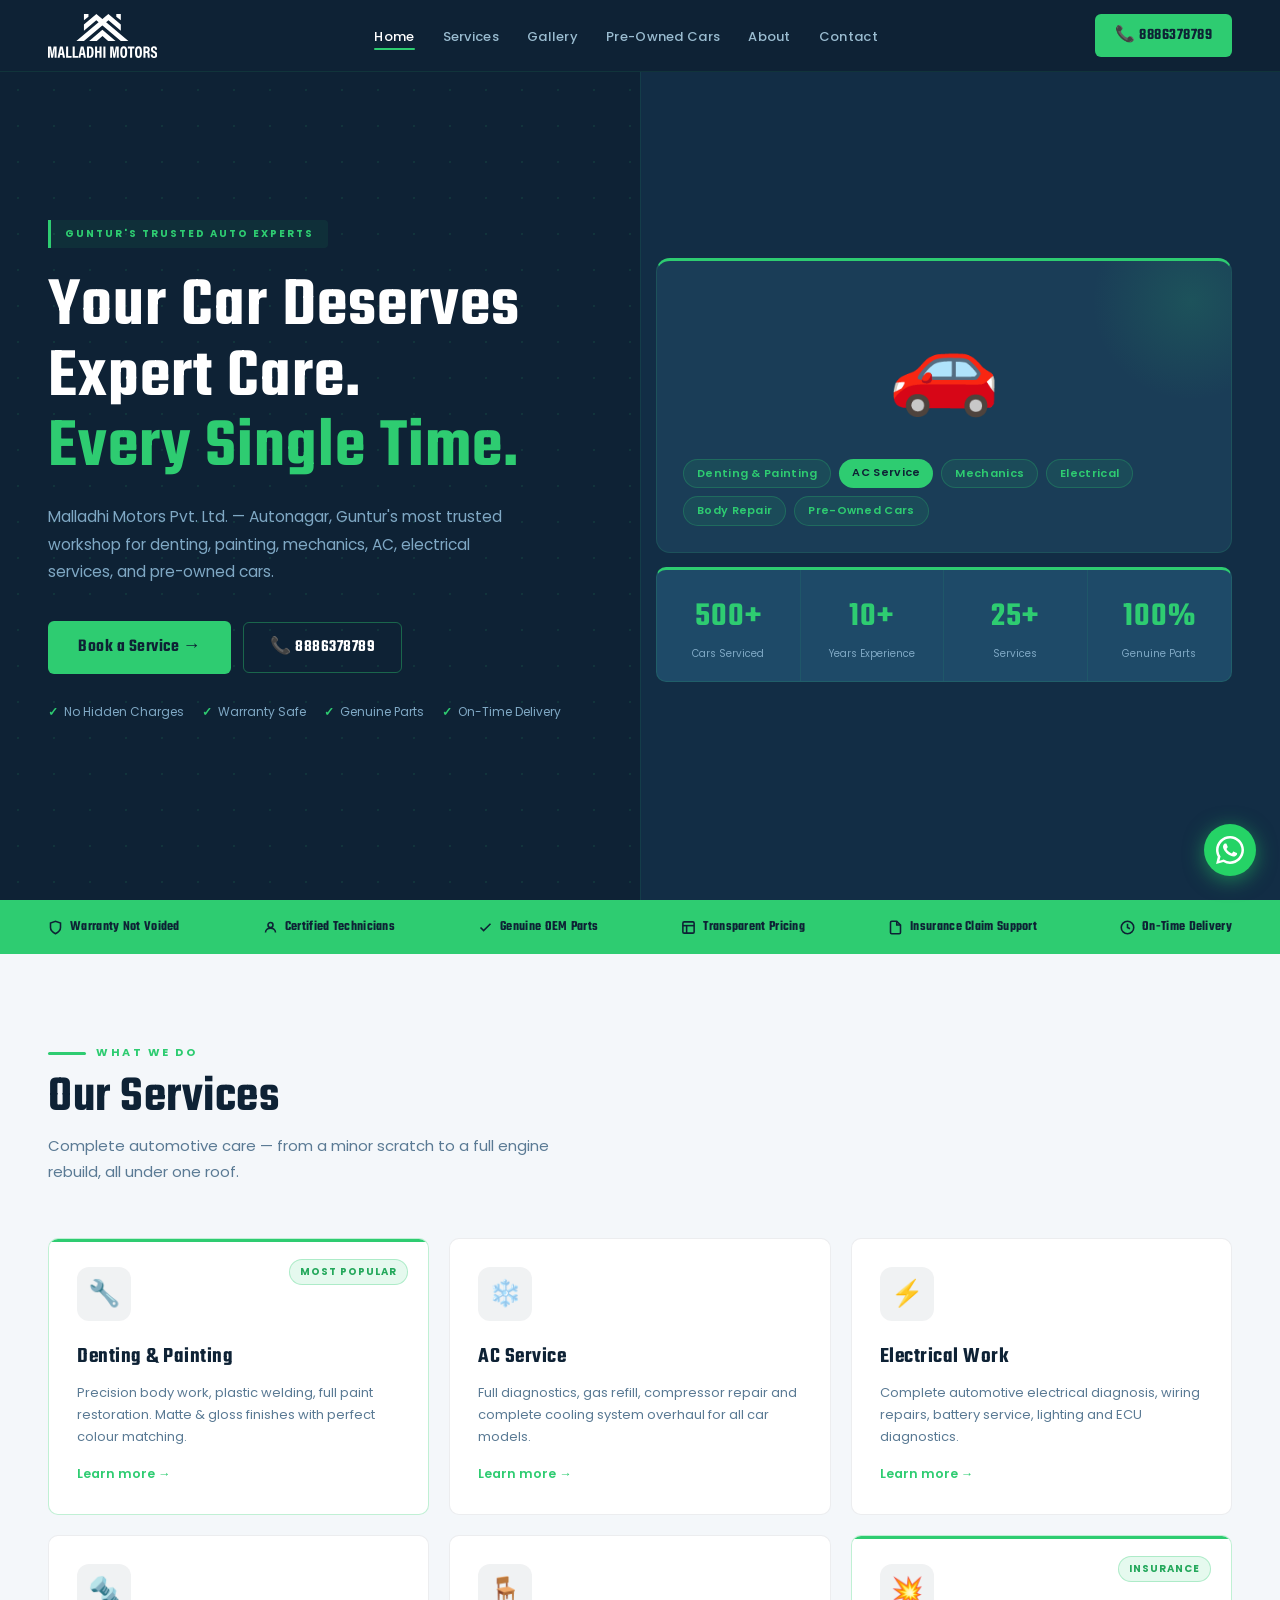
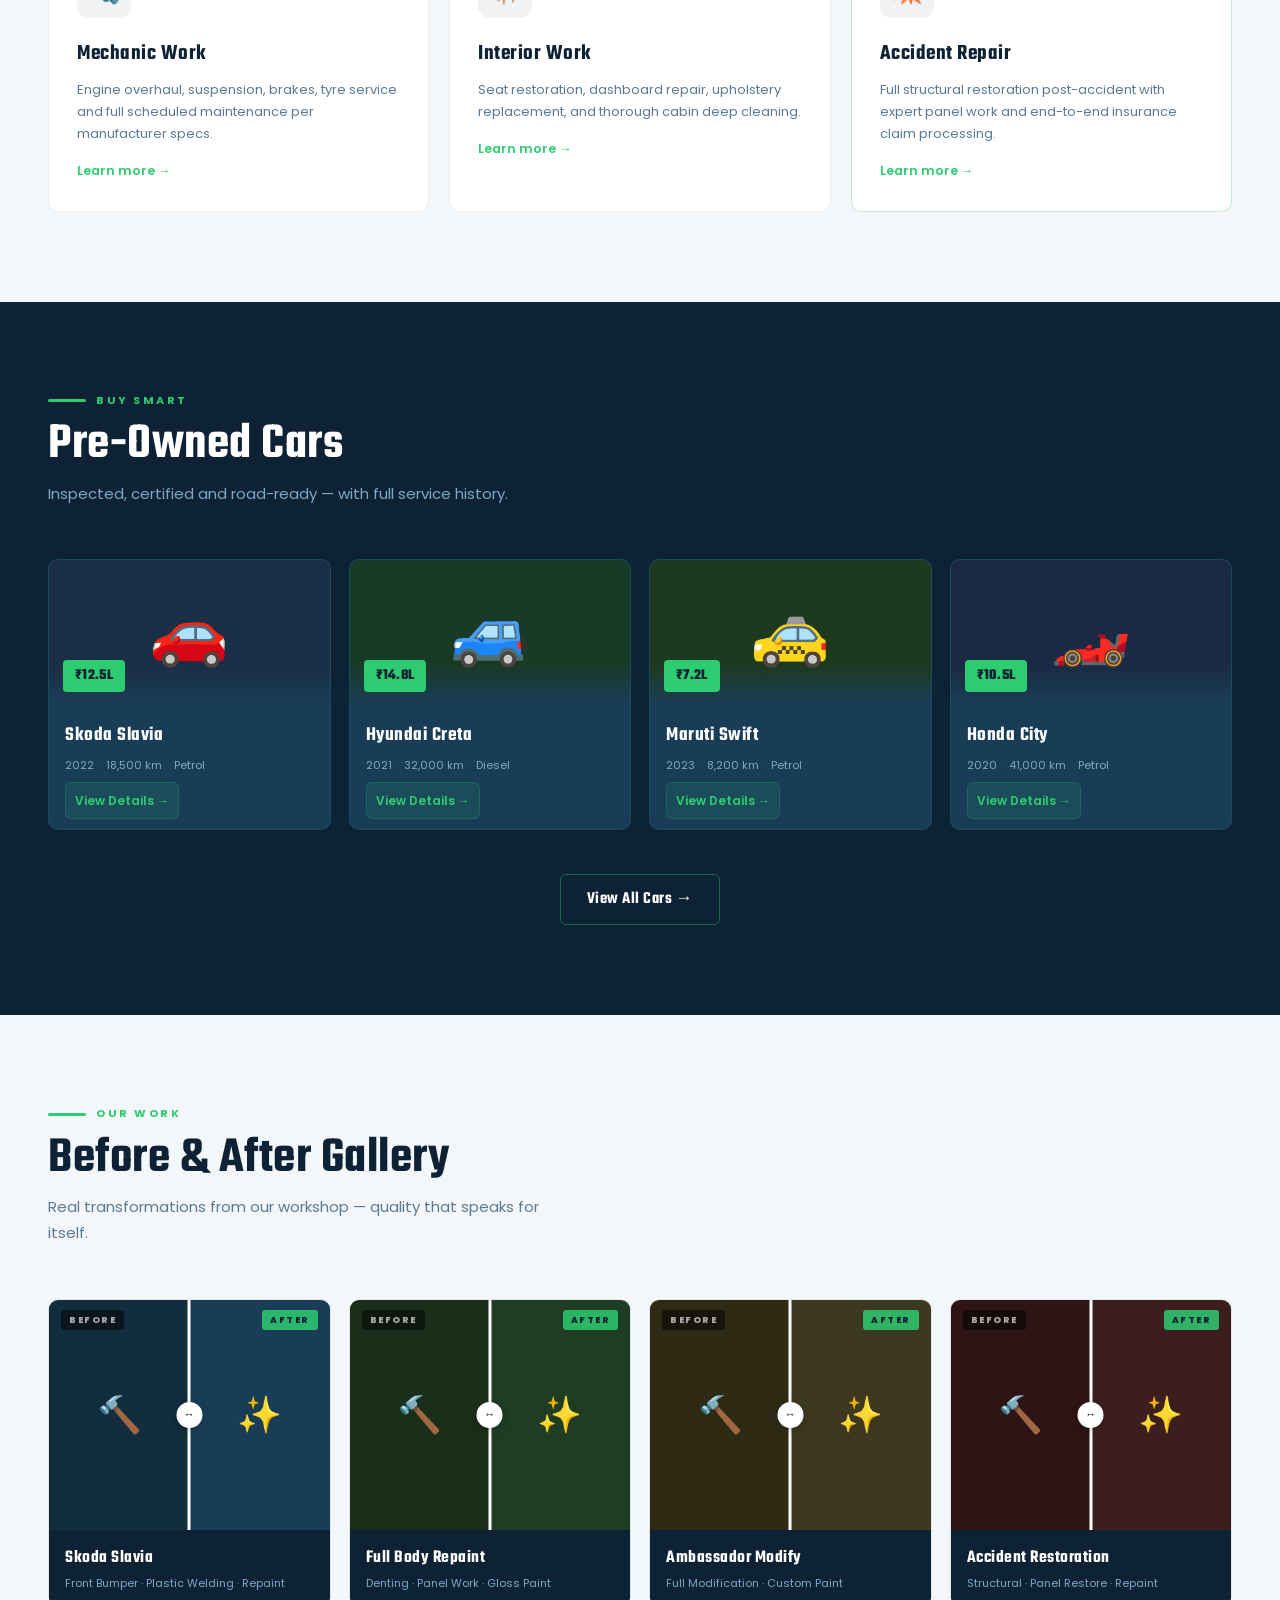
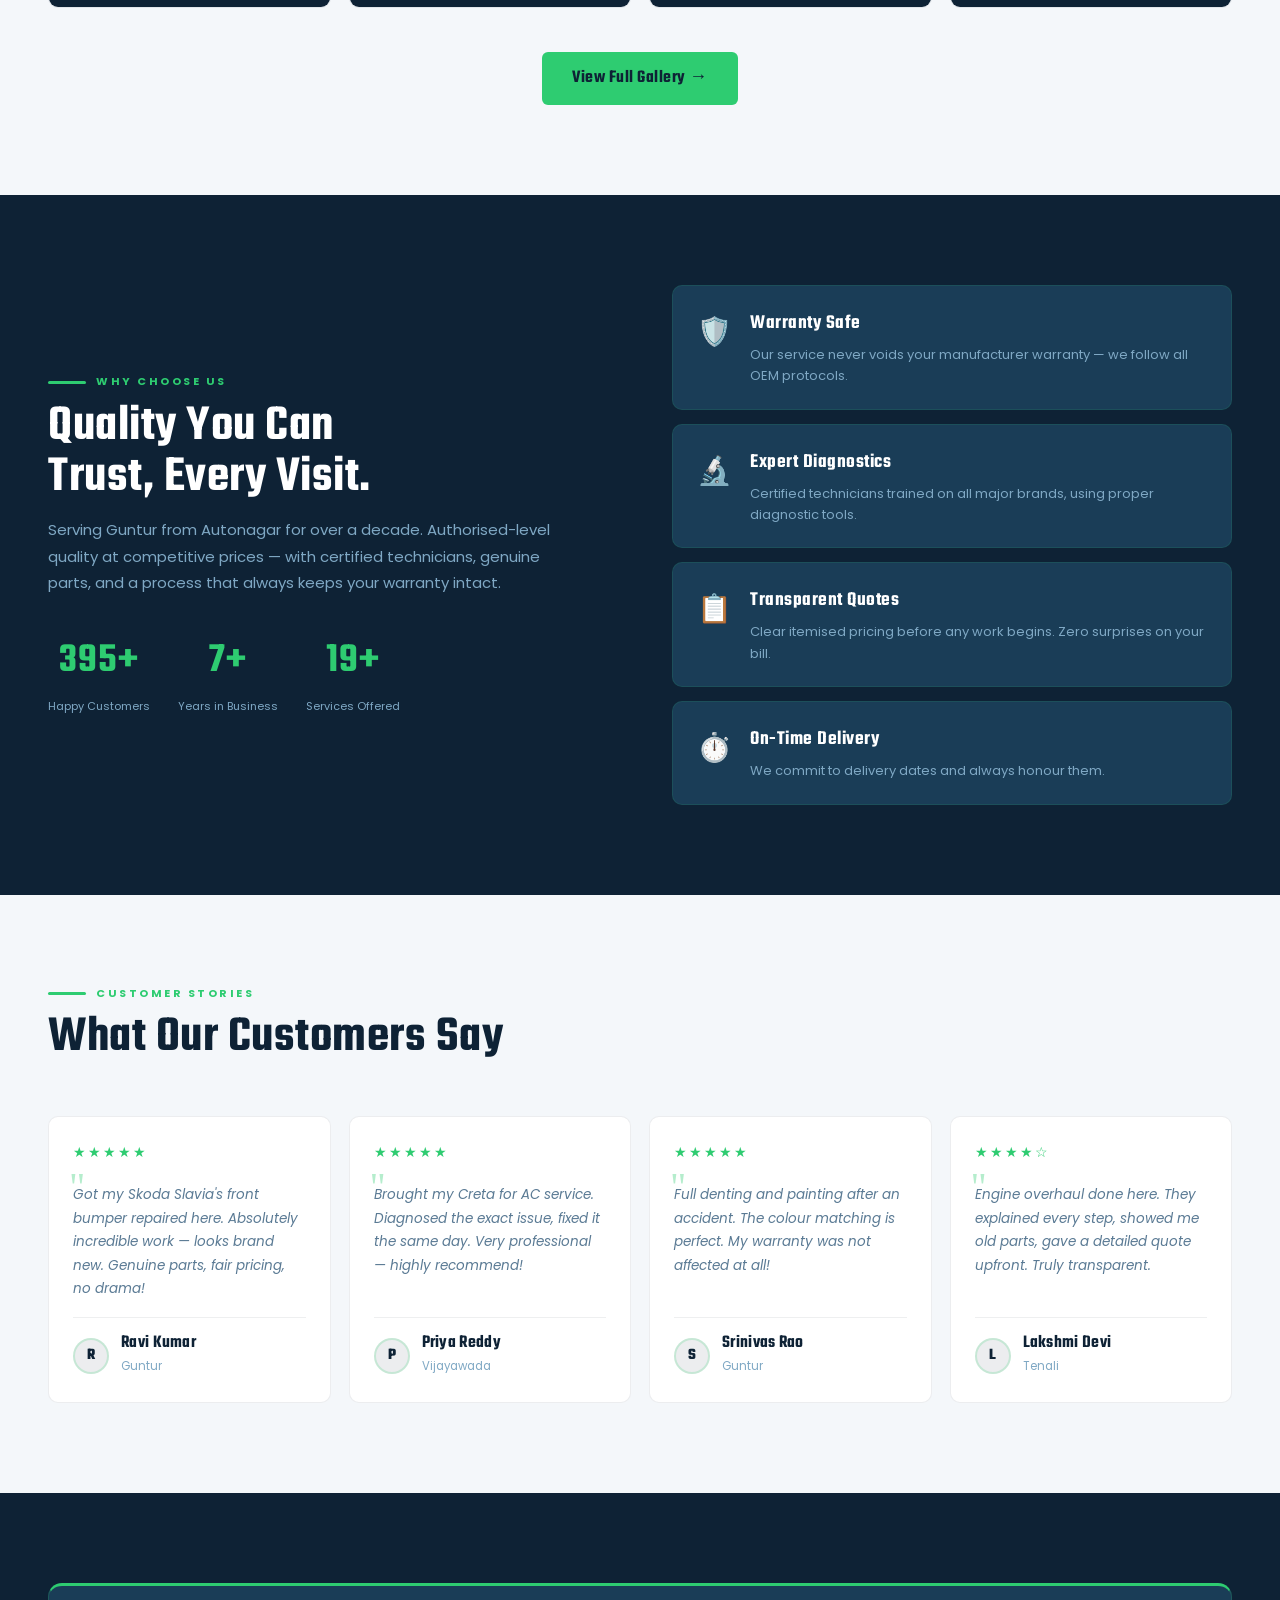
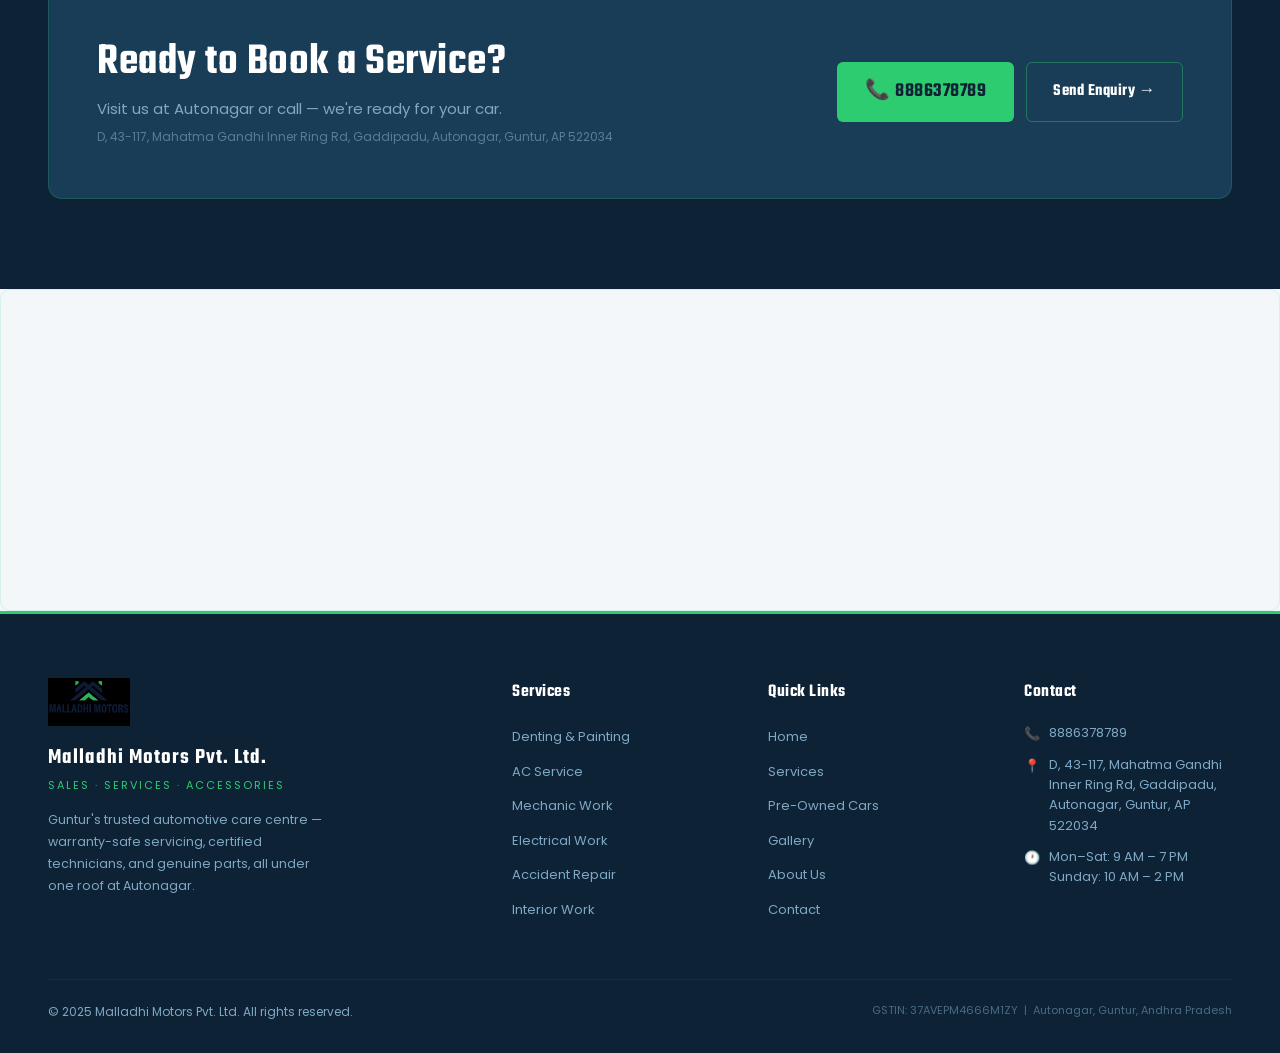
==== commit 7a4e0a90: "logo updated" ====
--- a/index.html
+++ b/index.html
@@ -81,7 +81,7 @@
 <!-- NAV -->
 <nav class="nav" id="nav">
   <a href="index.html" class="nav-logo">
-    <img src="[data-uri]" alt="Malladhi Motors Logo" height="44"/>
+    <img src="images/Malladhi_LW.svg" alt="Malladhi Motors Logo" height="44"/>
   </a>
   <ul class="nav-links">
     <li><a href="index.html" class="active">Home</a></li>
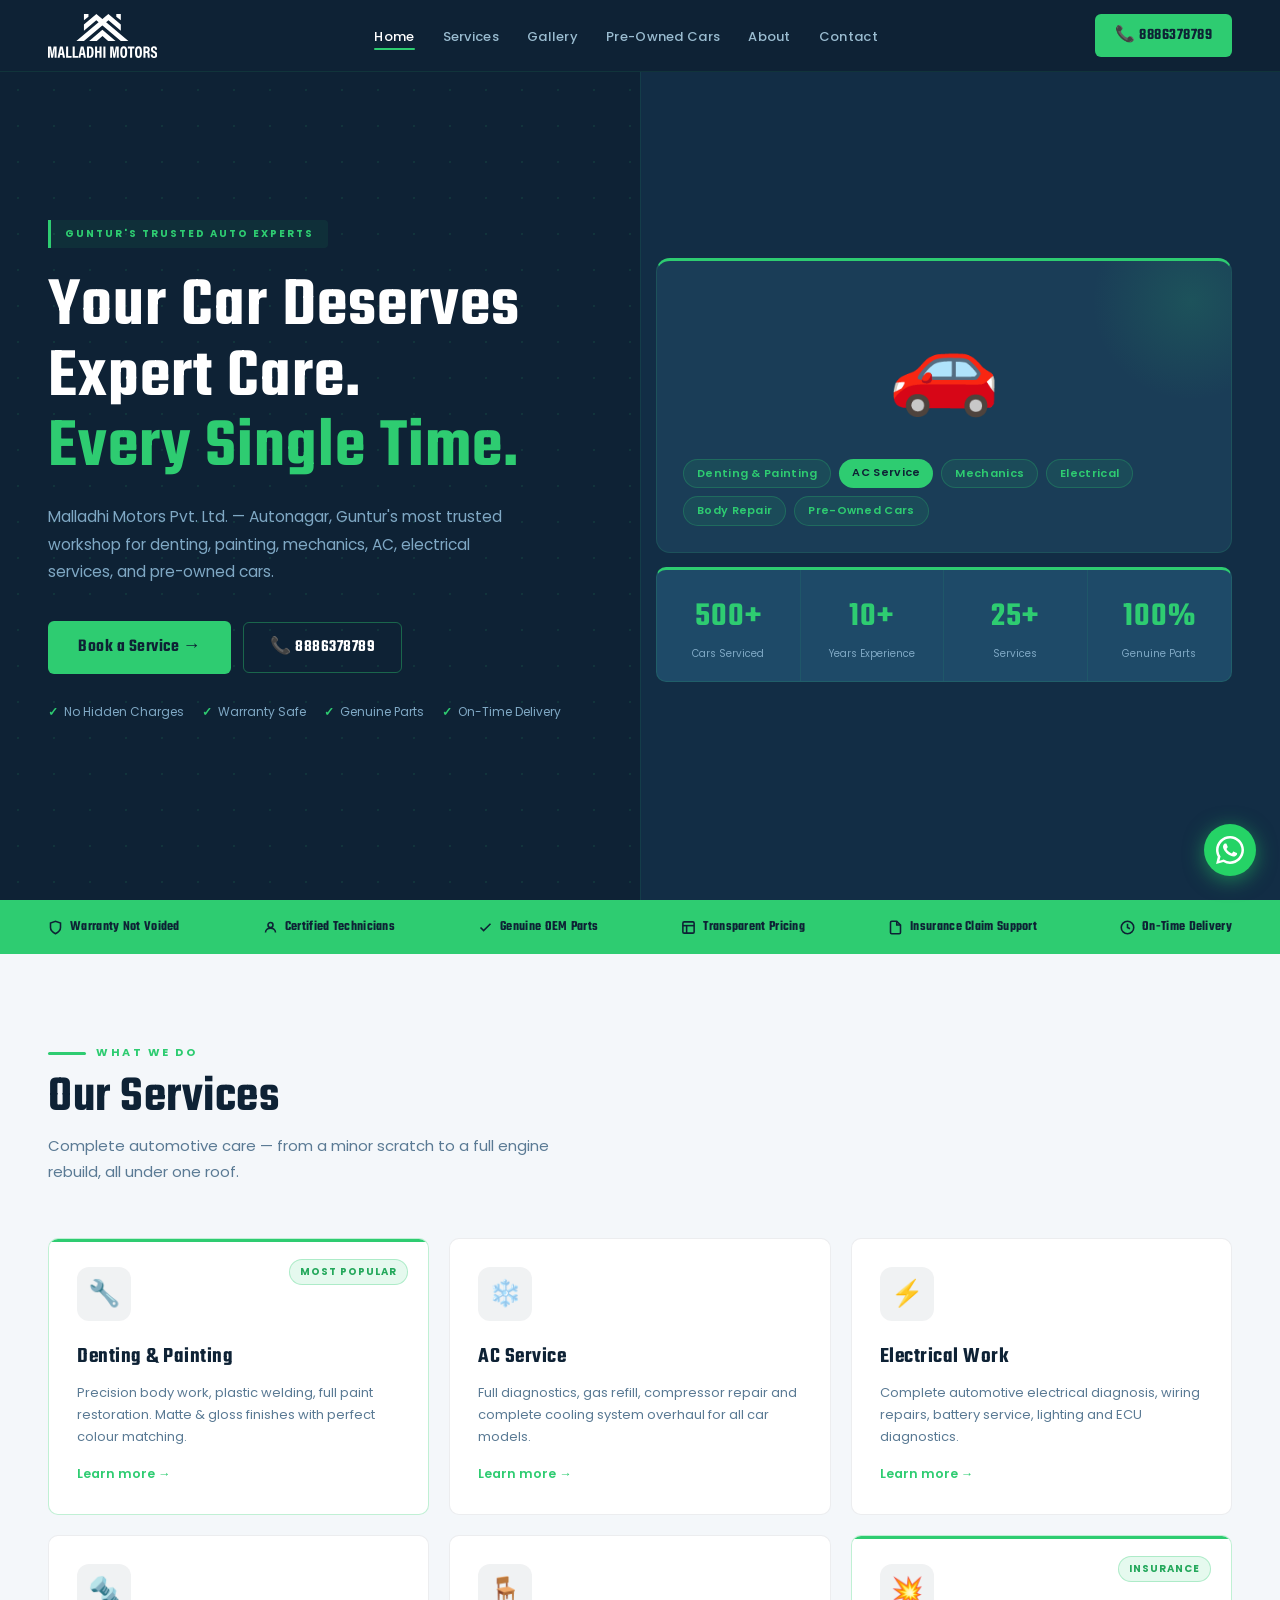
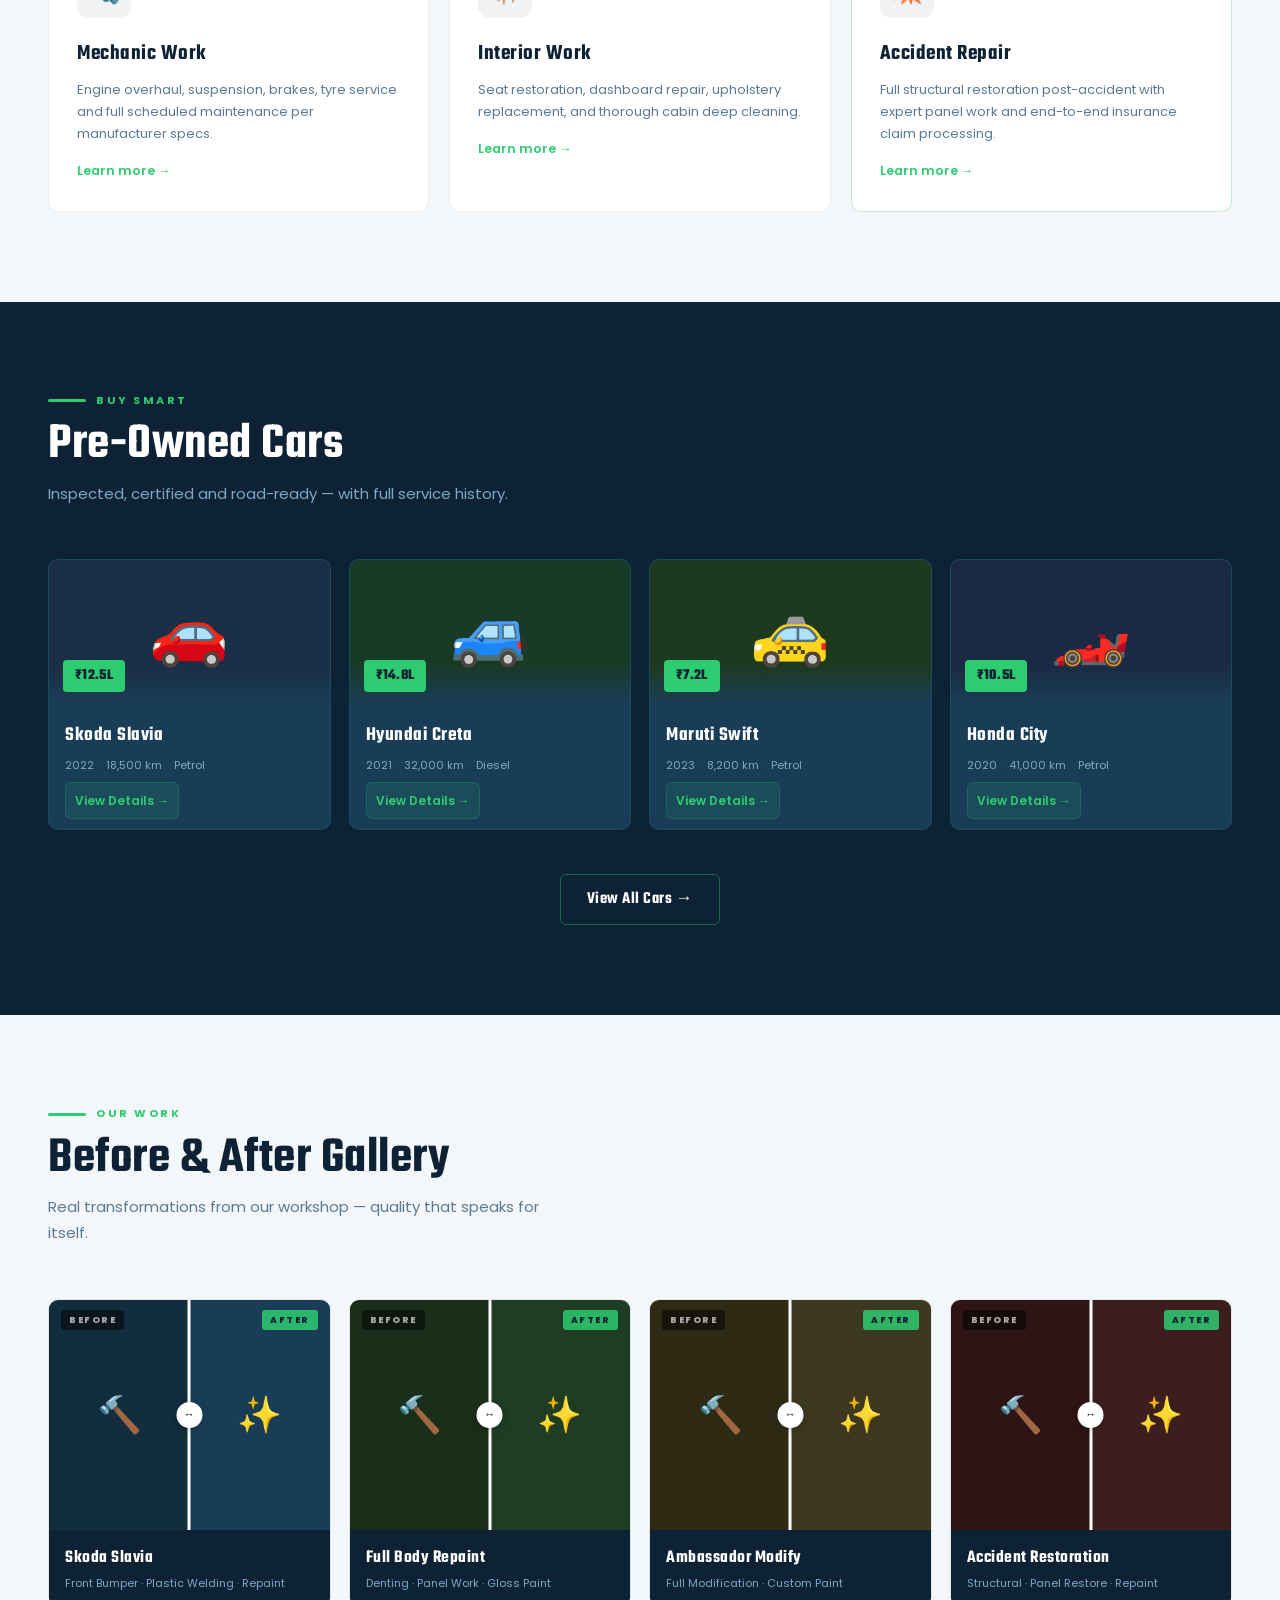
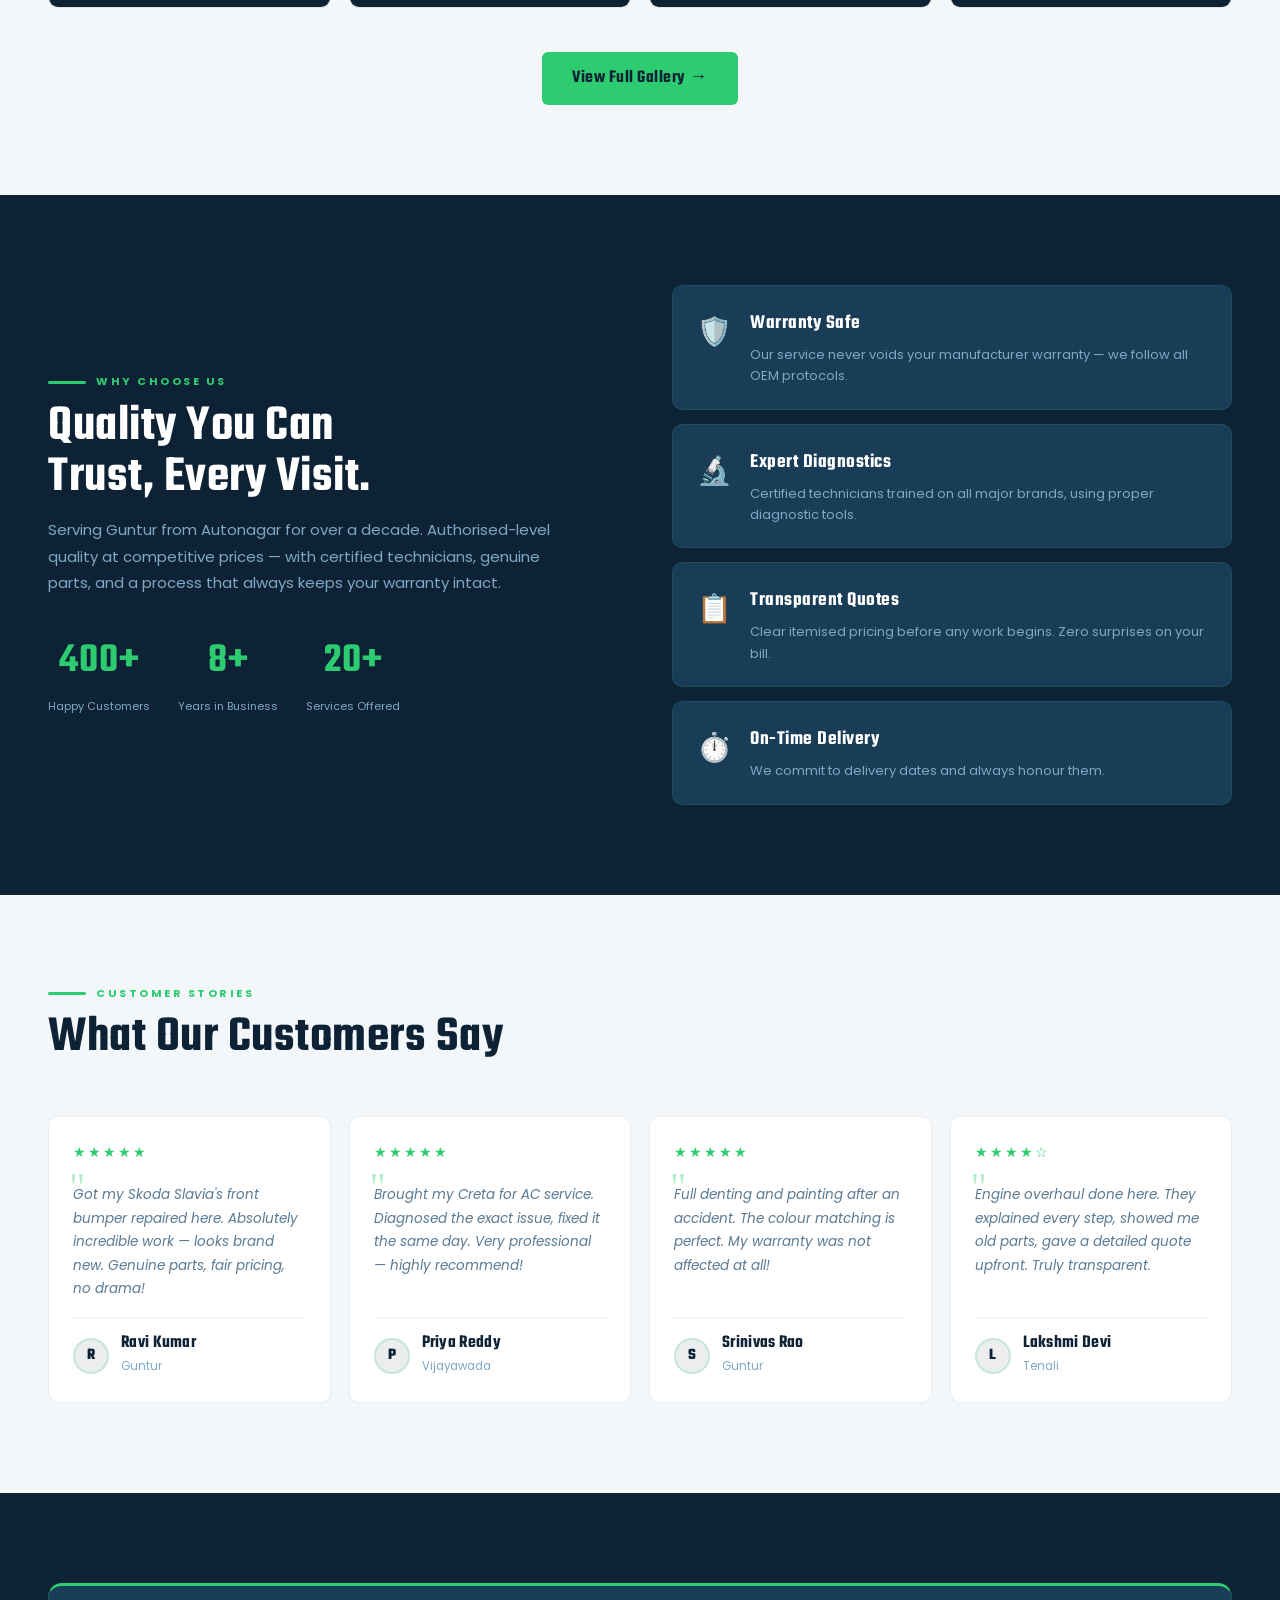
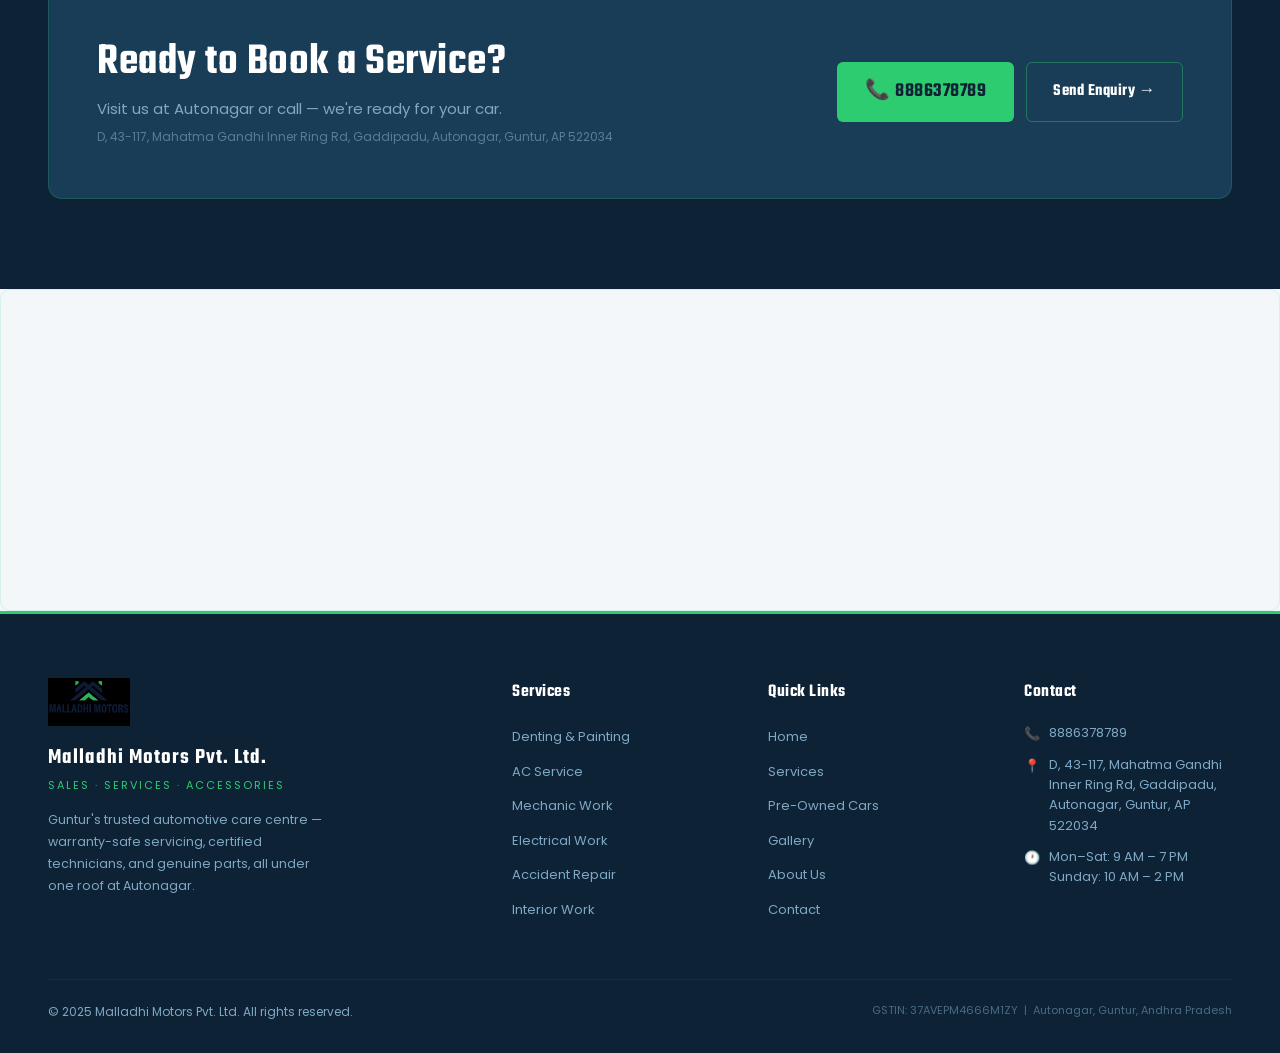
==== commit ed1f9db5: "local changes" ====
--- a/index.html
+++ b/index.html
@@ -81,7 +81,7 @@
 <!-- NAV -->
 <nav class="nav" id="nav">
   <a href="index.html" class="nav-logo">
-    <img src="images/Malladhi_LW.svg" alt="Malladhi Motors Logo" height="44"/>
+    <img src="images/Malladhi_LW.svg" alt="Malladhi Motors Logo White" height="44"/>
   </a>
   <ul class="nav-links">
     <li><a href="index.html" class="active">Home</a></li>
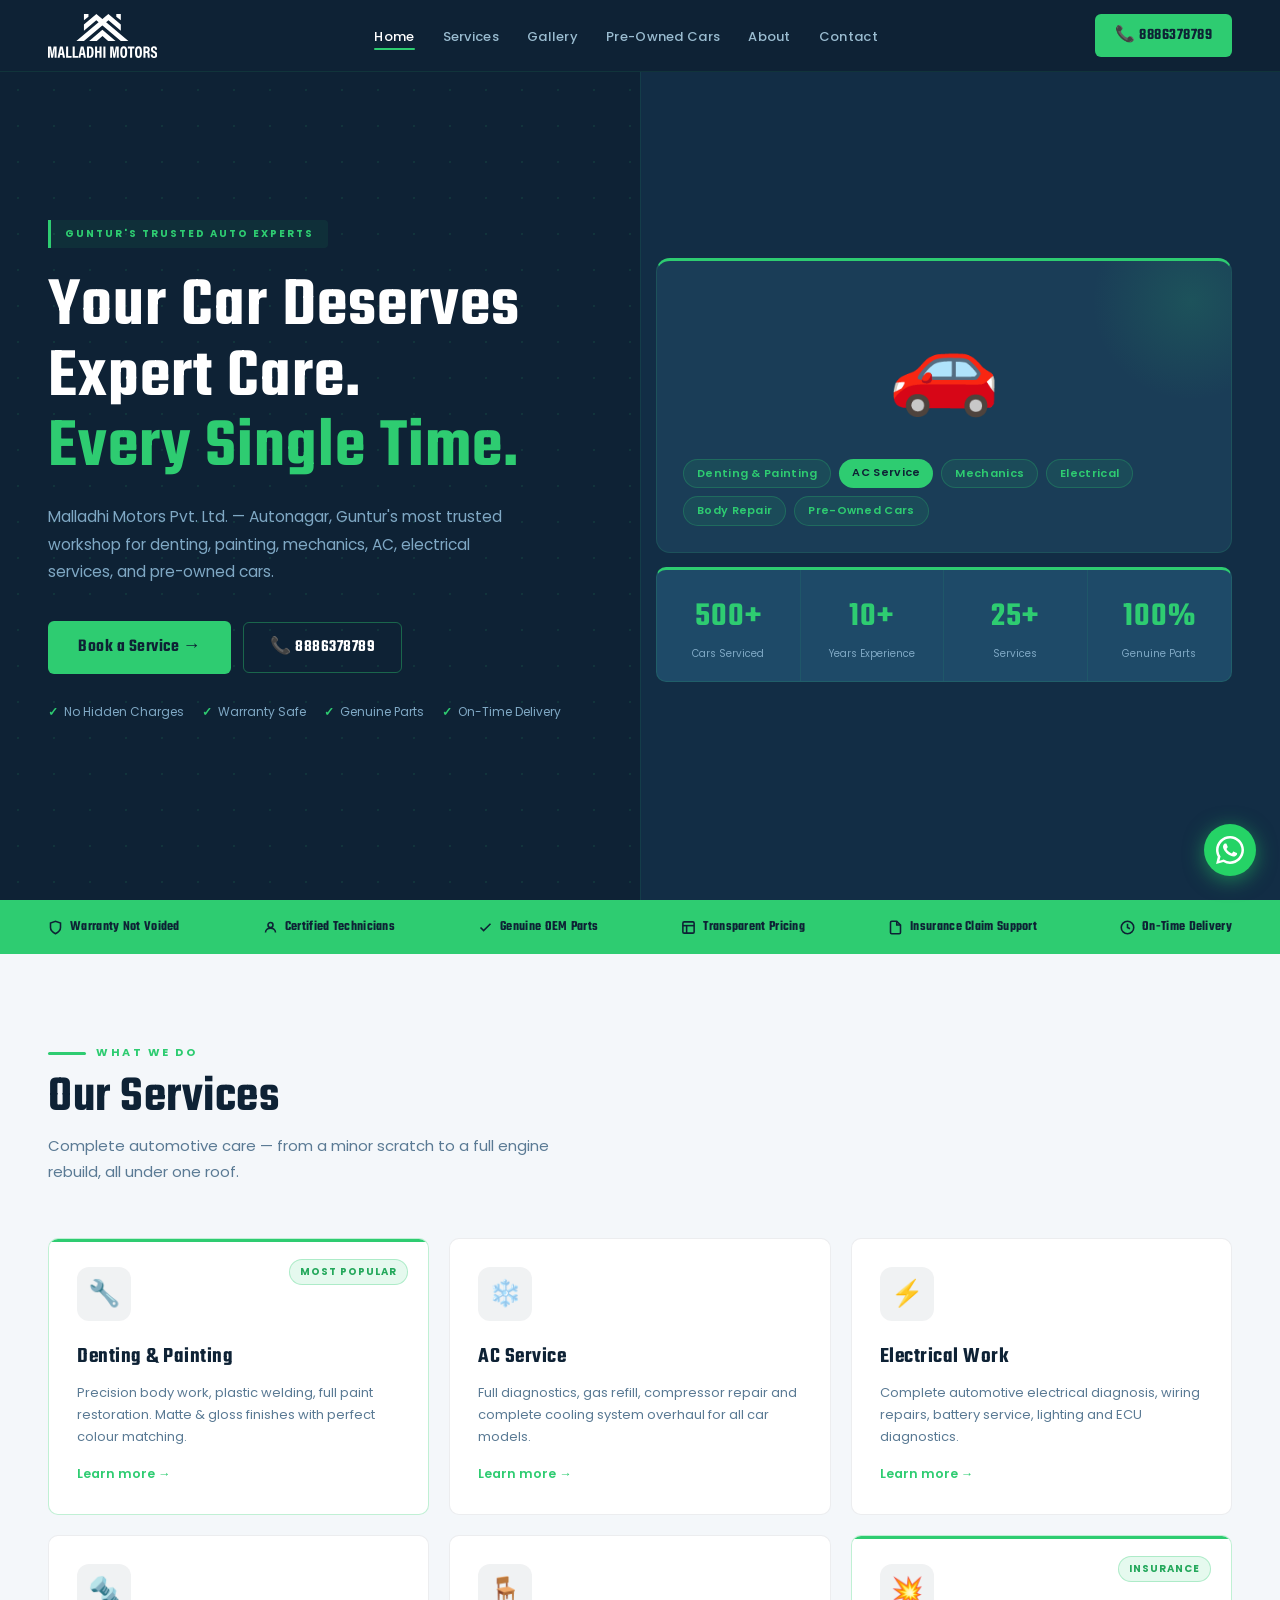
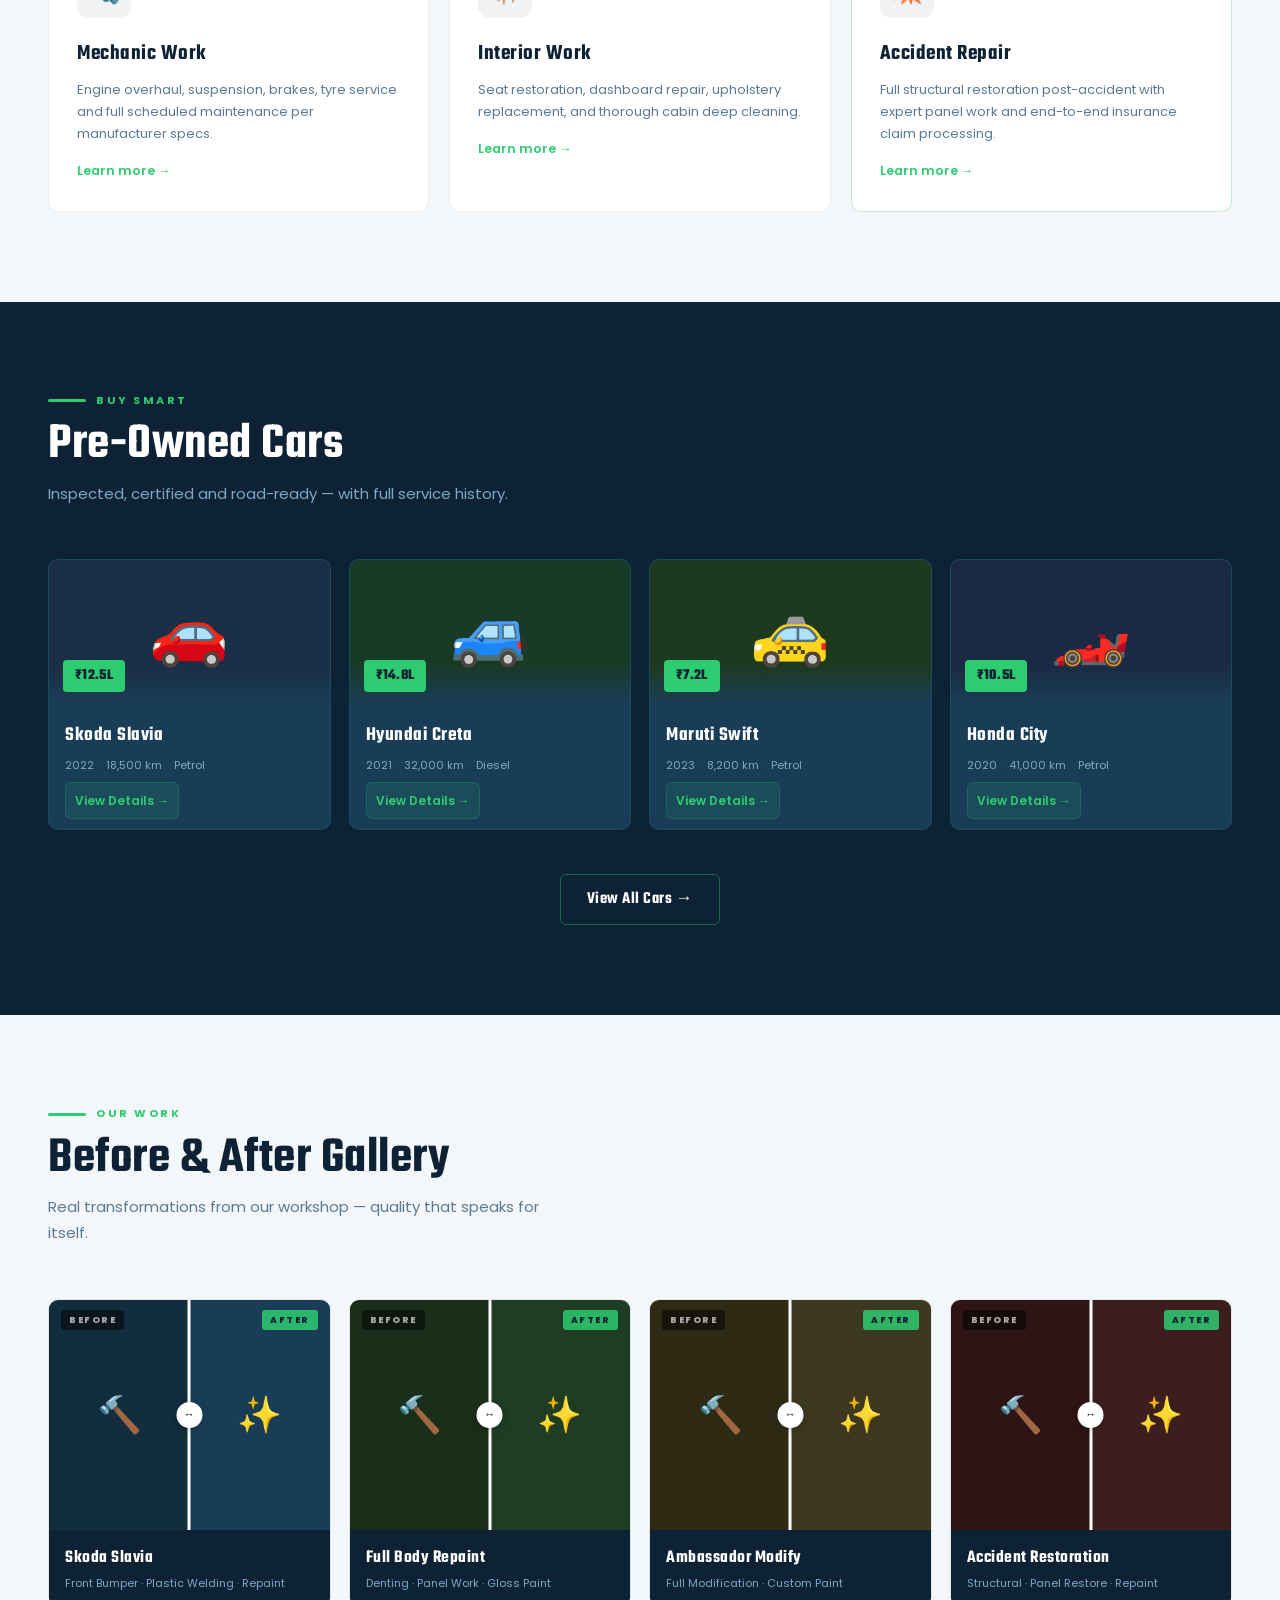
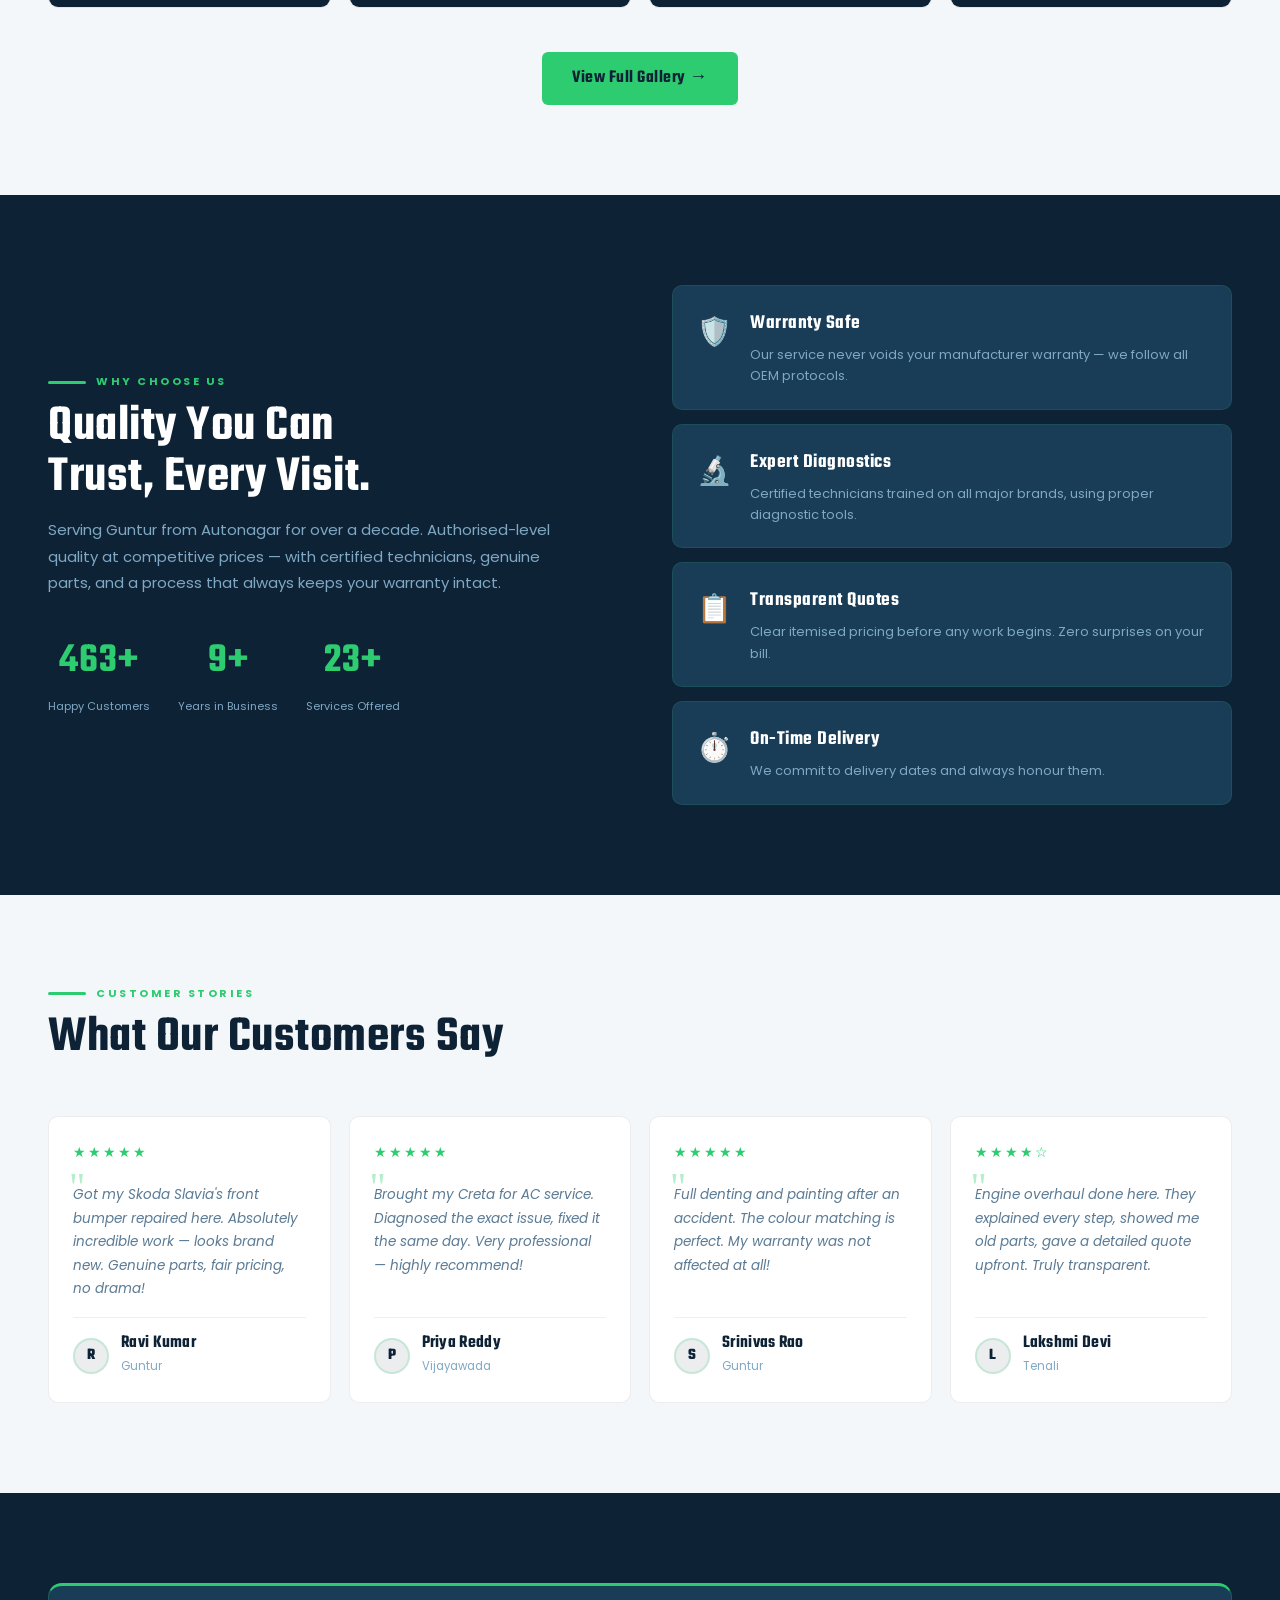
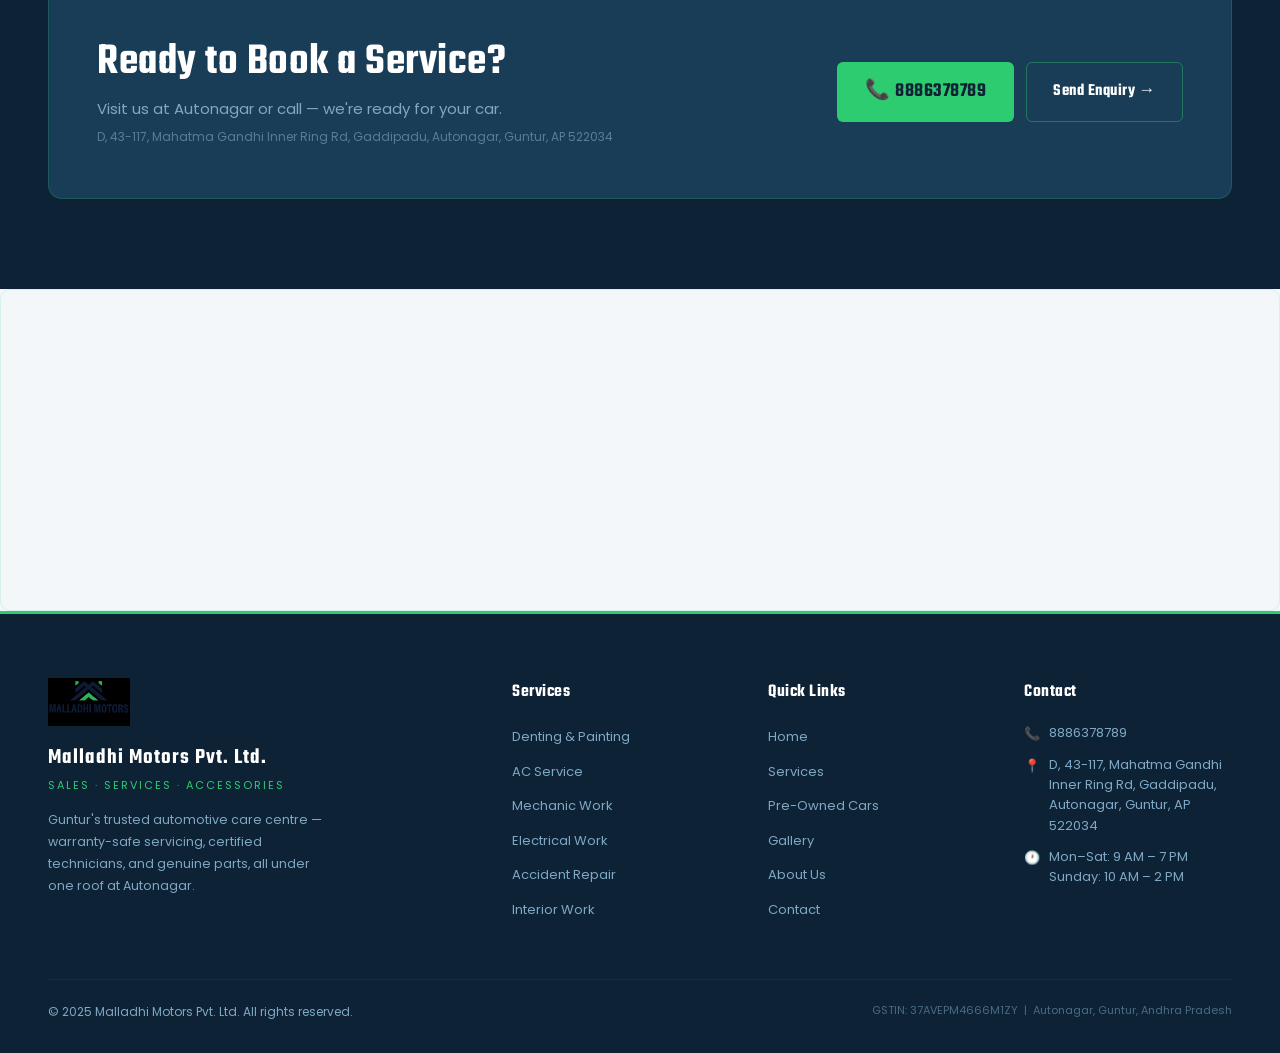
==== commit 257c8322: "Logo updated" ====
--- a/index.html
+++ b/index.html
@@ -81,7 +81,7 @@
 <!-- NAV -->
 <nav class="nav" id="nav">
   <a href="index.html" class="nav-logo">
-    <img src="images/Malladhi_LW.svg" alt="Malladhi Motors Logo White" height="44"/>
+    <img src="images/Malladhi_LW.svg" alt="Malladhi Motors Logo" height="44"/>
   </a>
   <ul class="nav-links">
     <li><a href="index.html" class="active">Home</a></li>
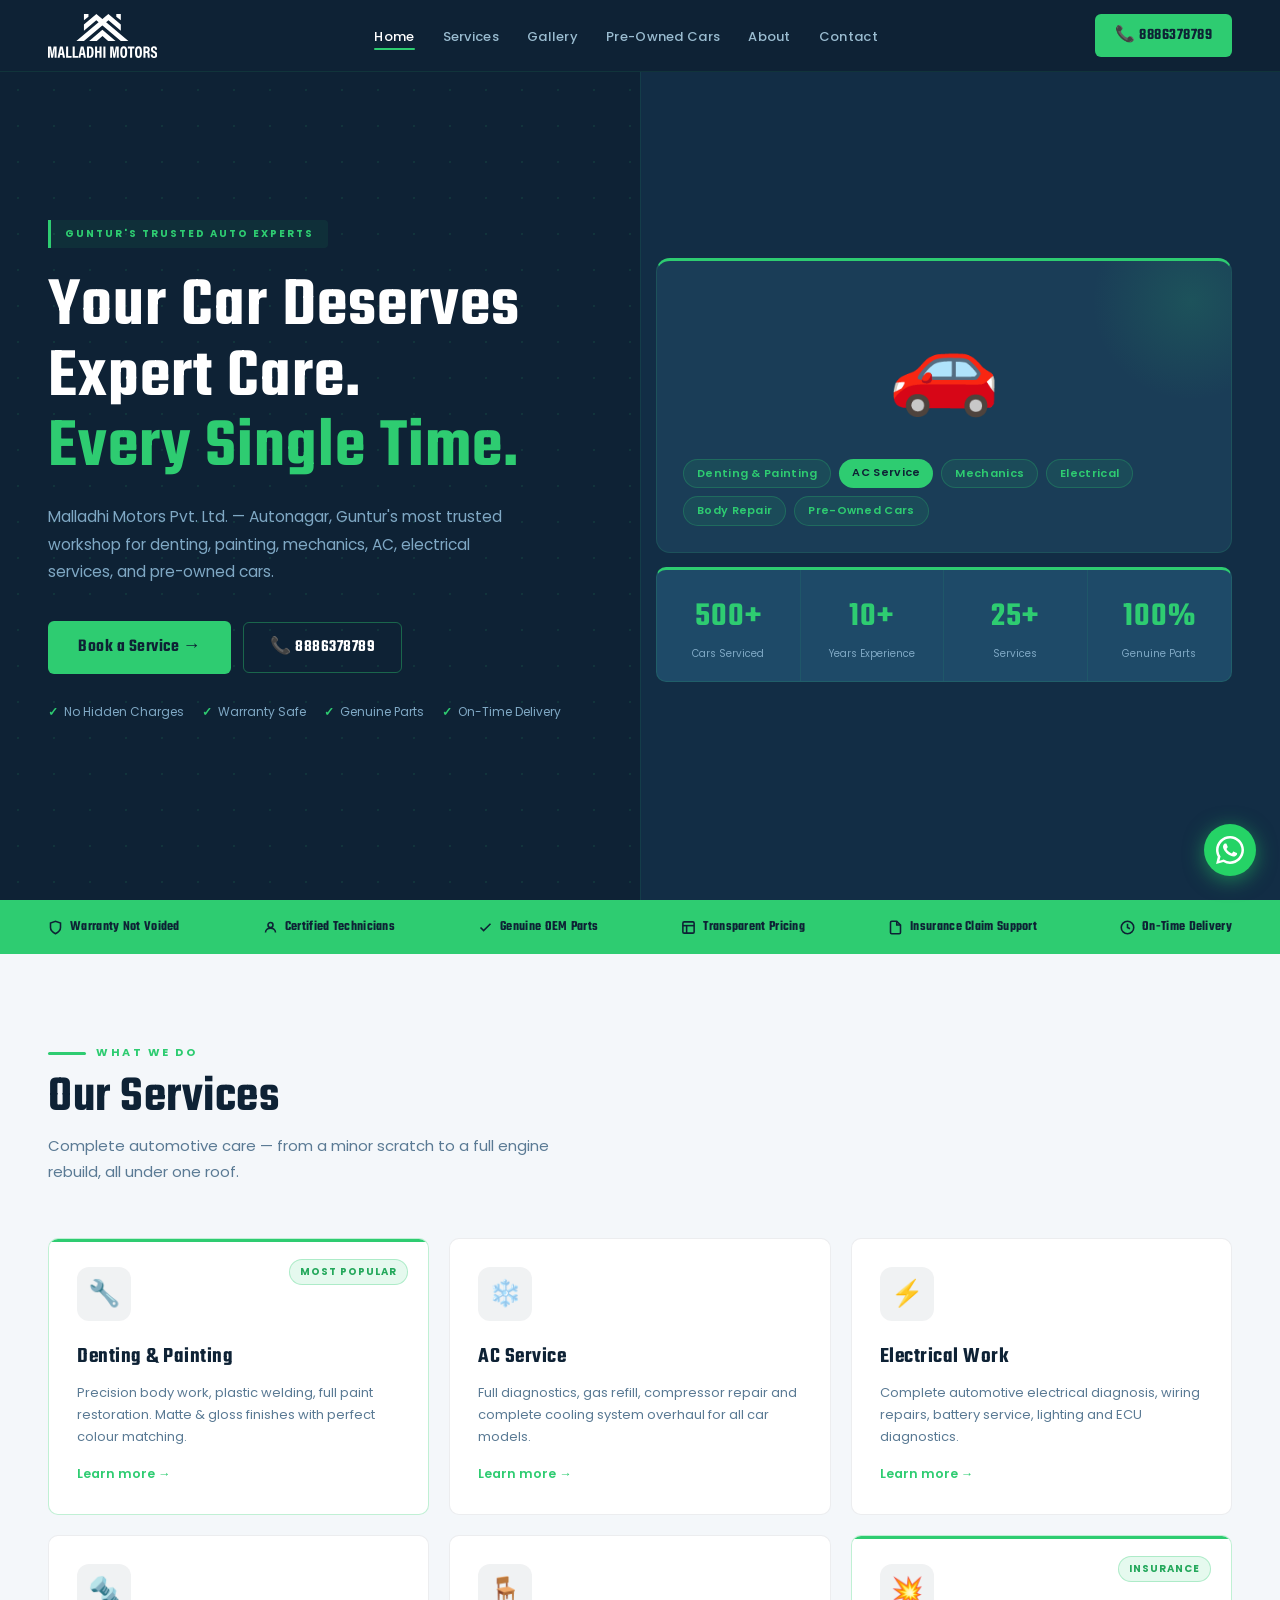
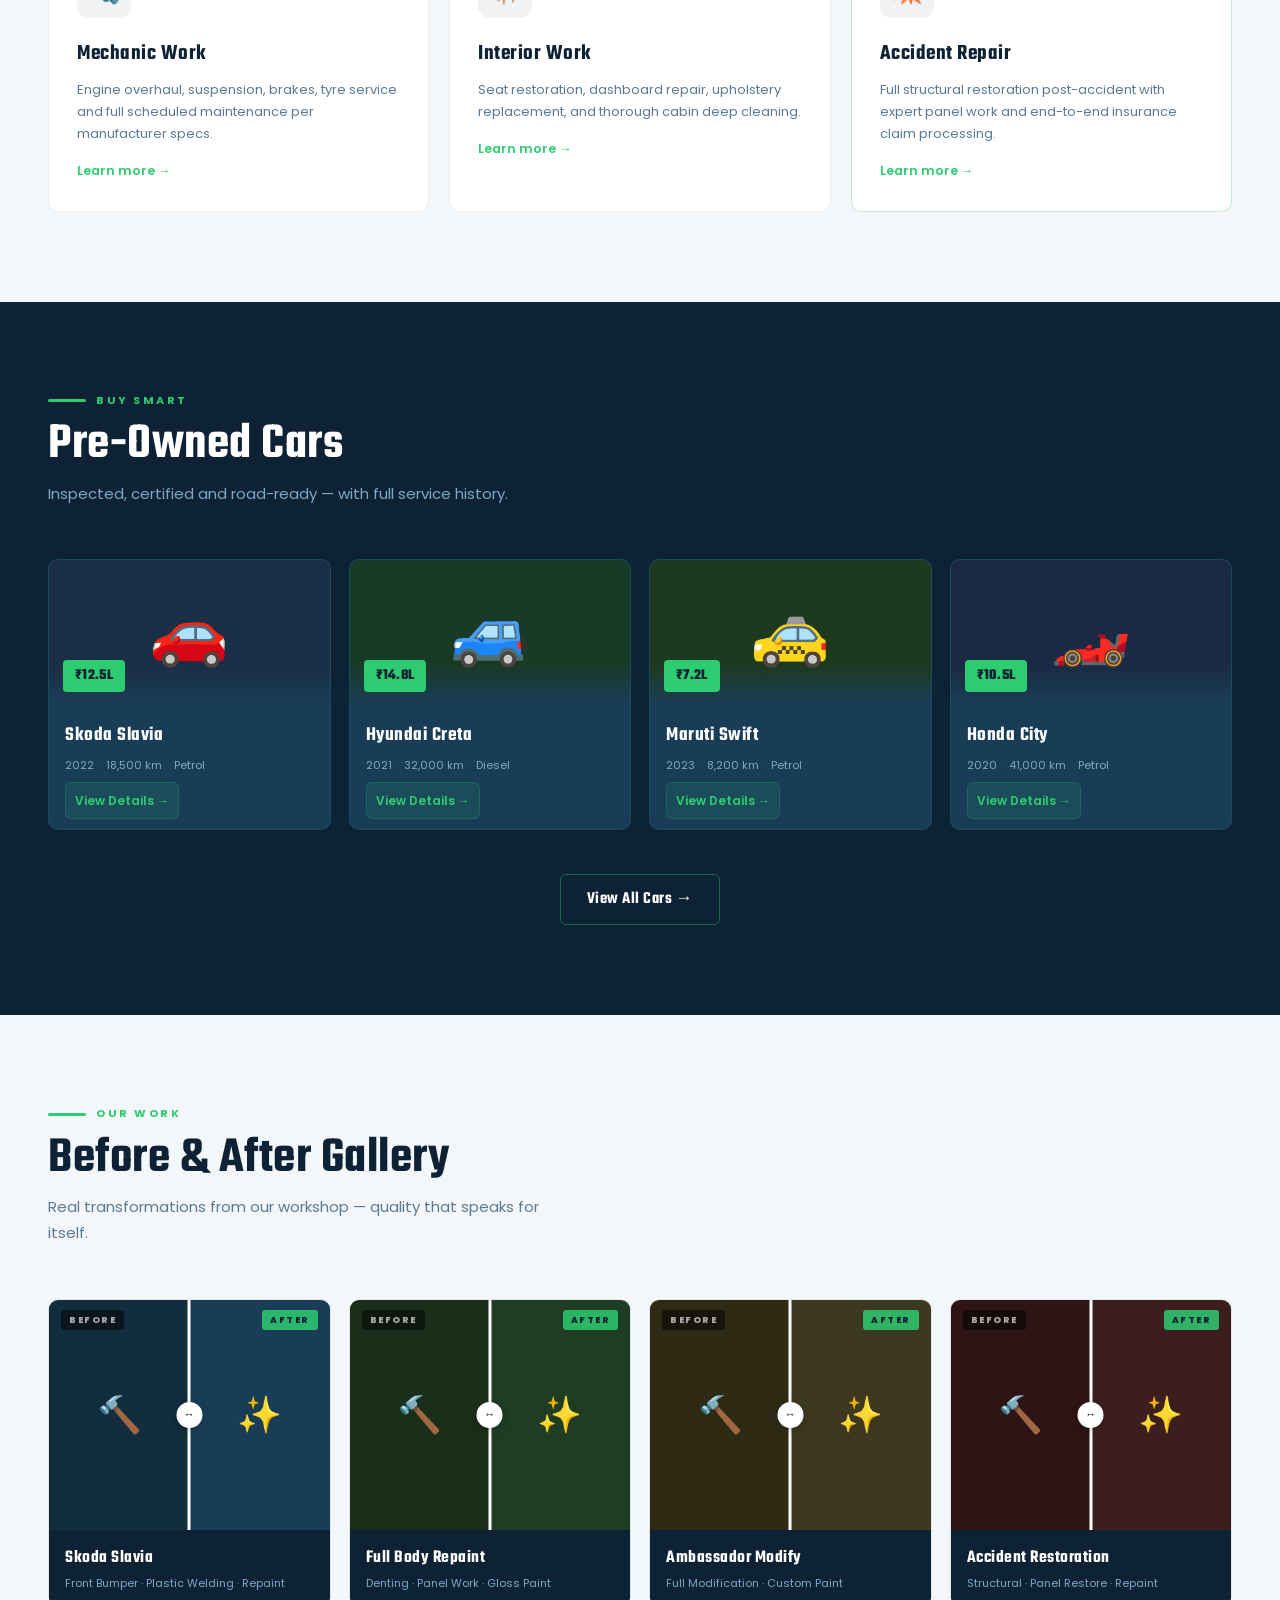
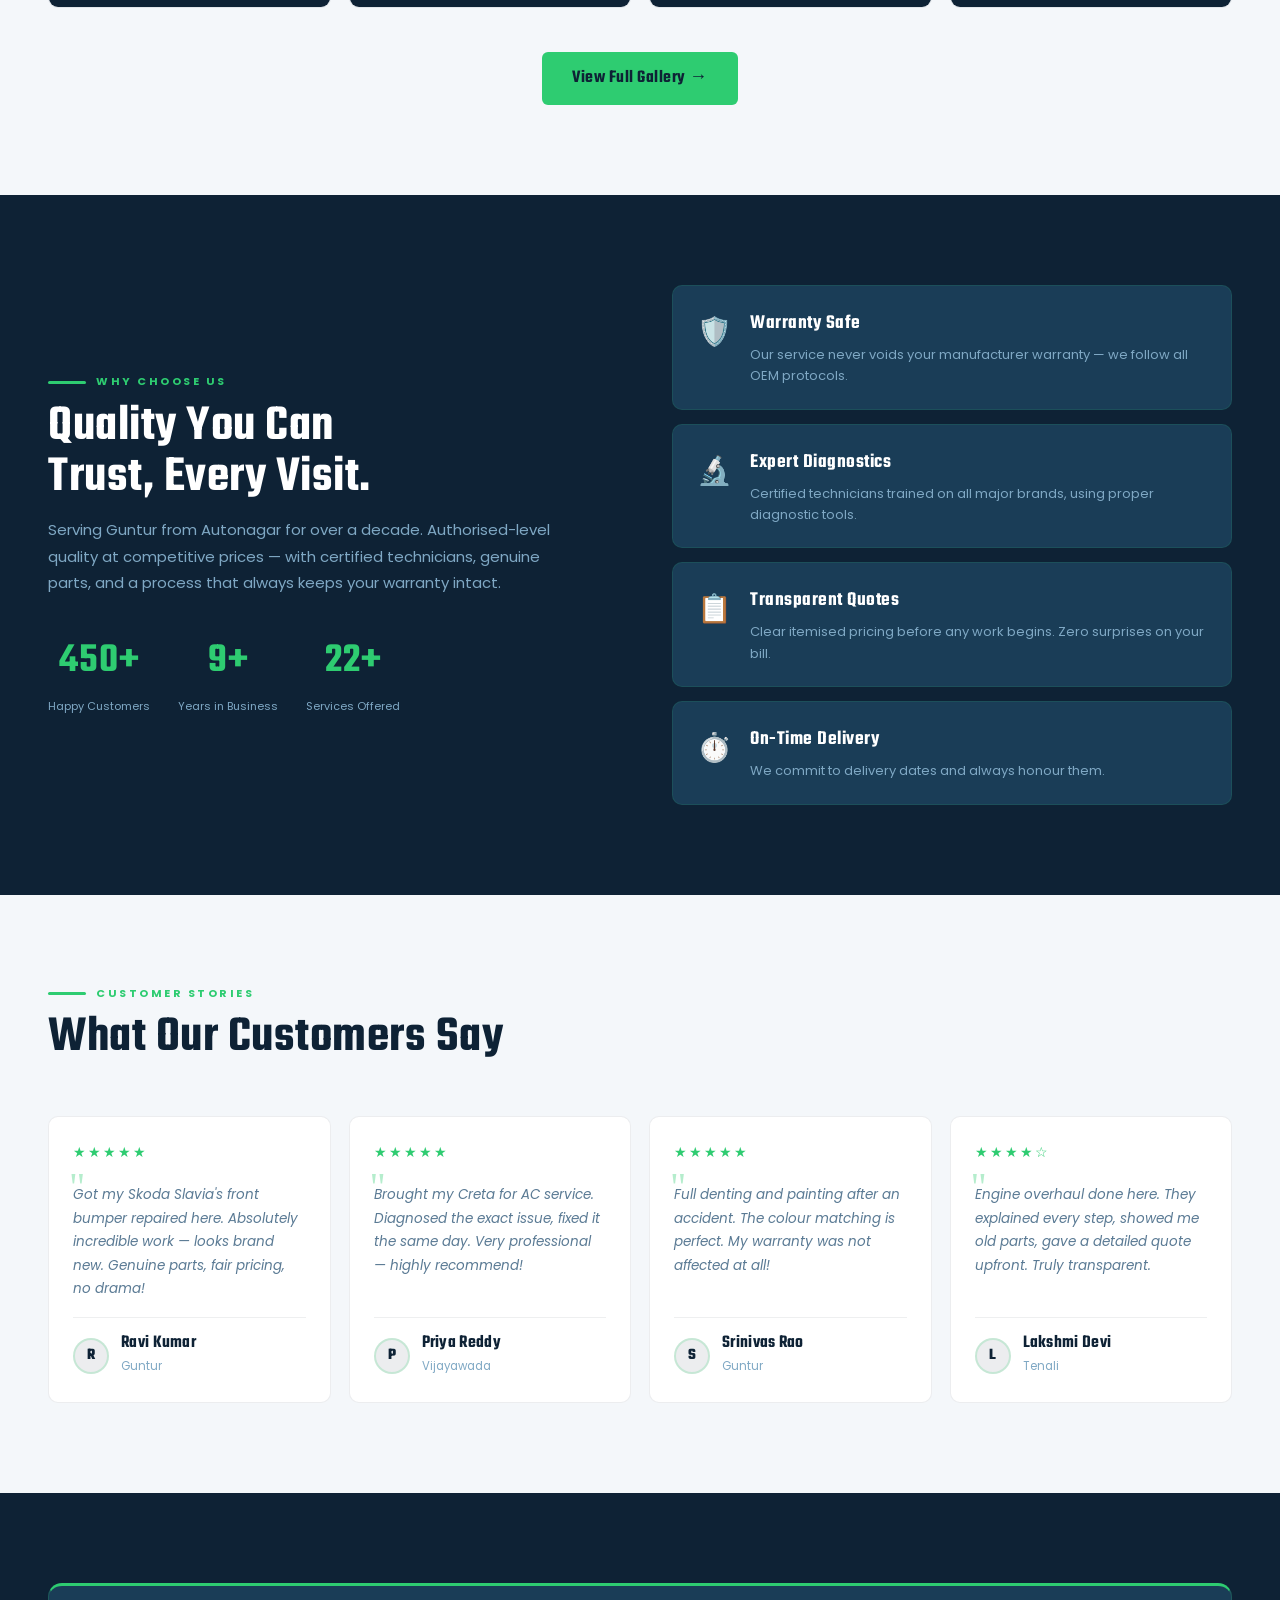
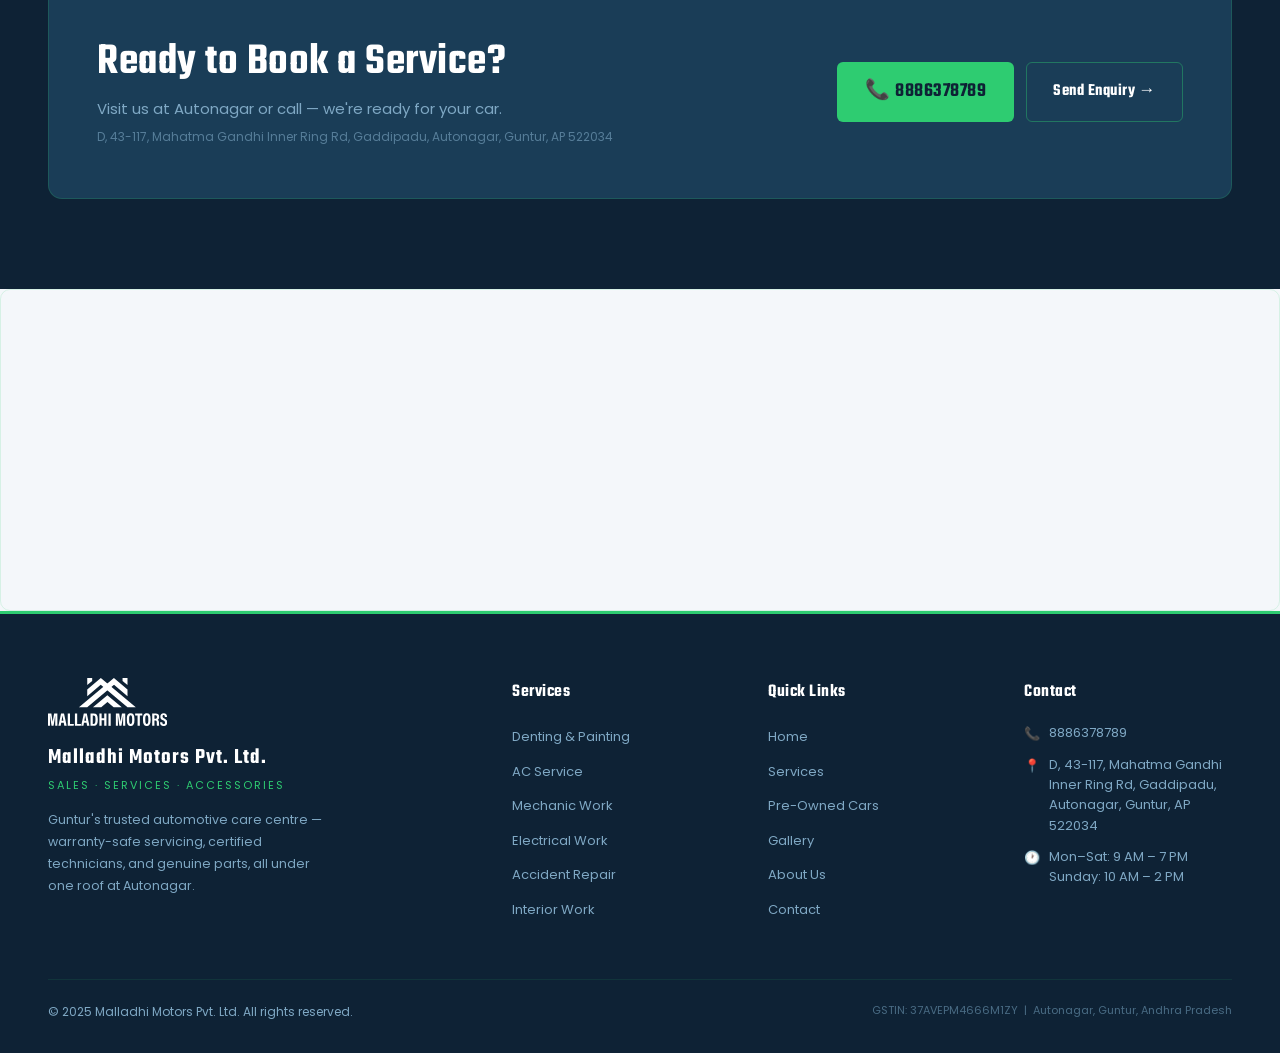
==== commit 9b50592a: "Footer logo updated" ====
--- a/index.html
+++ b/index.html
@@ -320,7 +320,7 @@
 <footer class="footer">
   <div class="footer-grid">
     <div>
-      <div class="footer-logo"><img src="[data-uri]" alt="Malladhi Motors" height="48"/></div>
+      <div class="footer-logo"><img src="images/Malladhi_LW.svg" alt="Malladhi Motors Logo" height="48"/></div>
       <span class="footer-name">Malladhi Motors Pvt. Ltd.</span>
       <span class="footer-tagline">Sales · Services · Accessories</span>
       <p class="footer-desc">Guntur's trusted automotive care centre — warranty-safe servicing, certified technicians, and genuine parts, all under one roof at Autonagar.</p>
